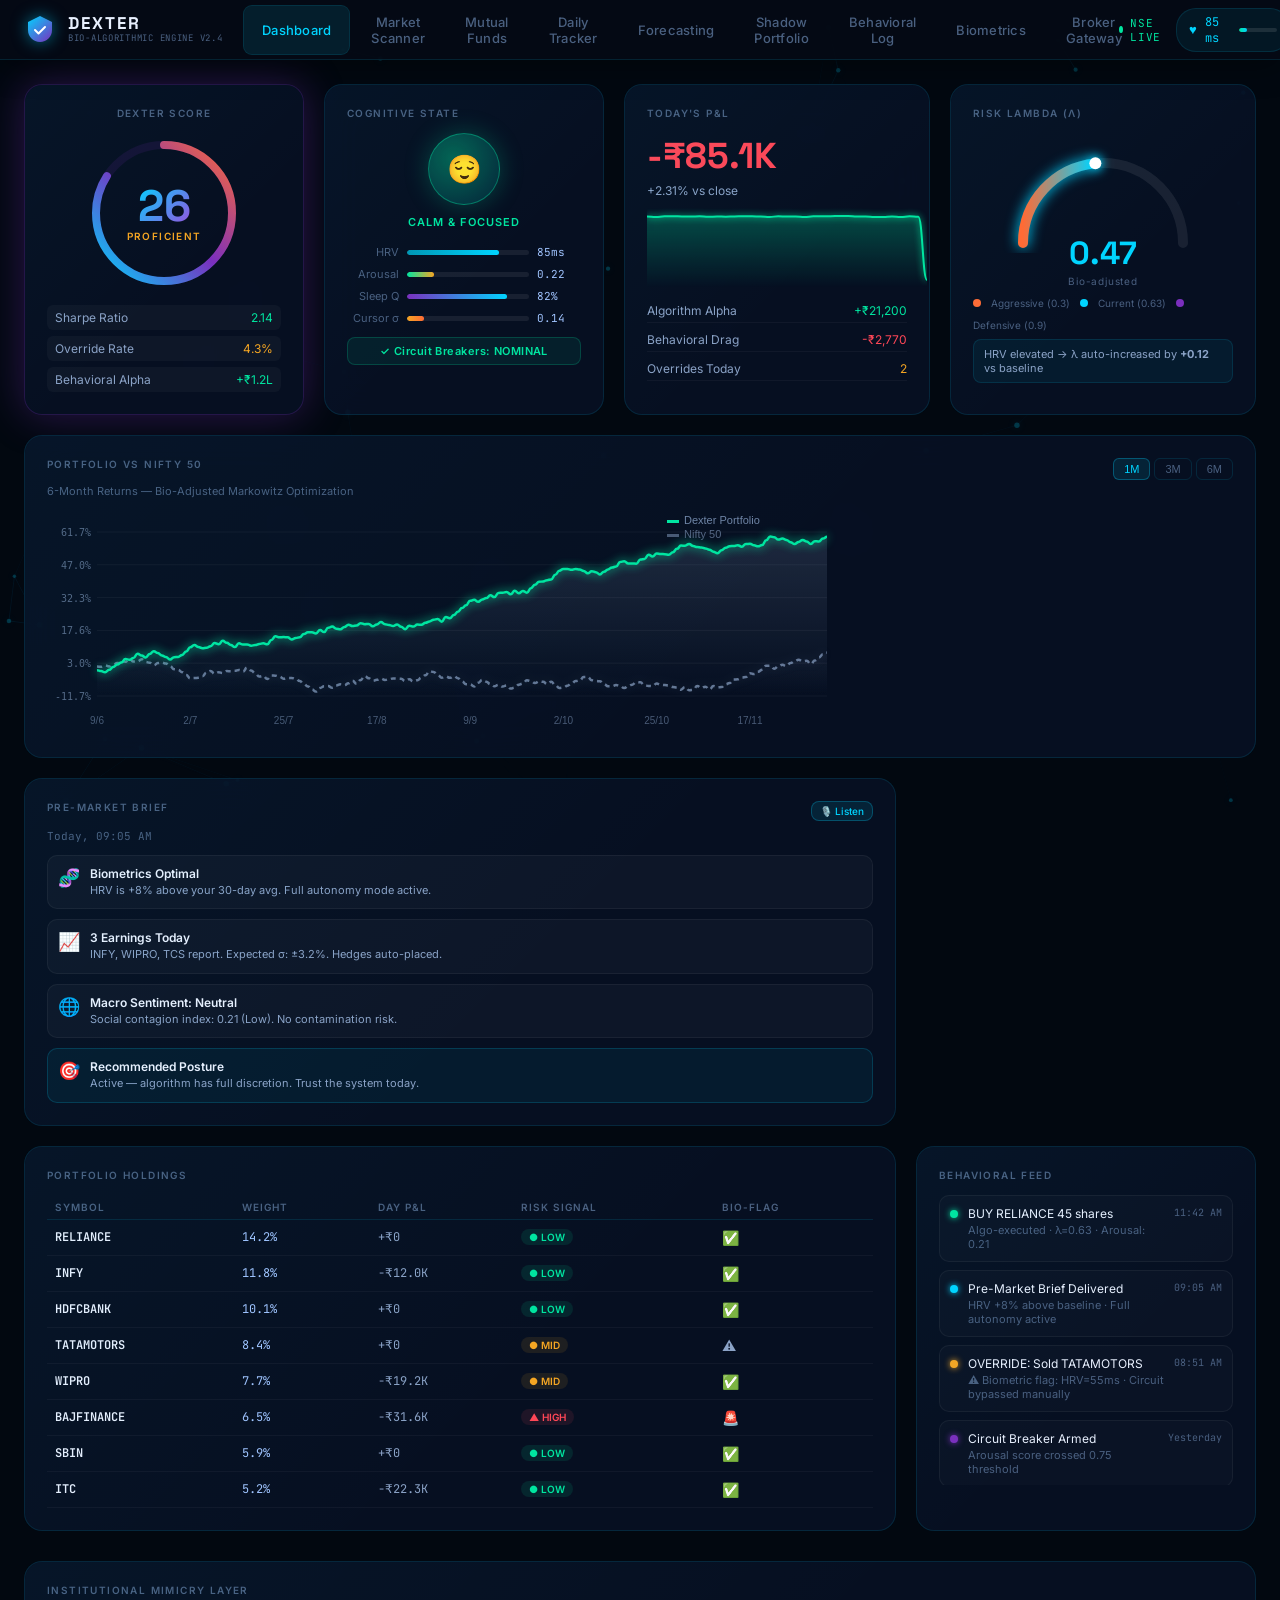
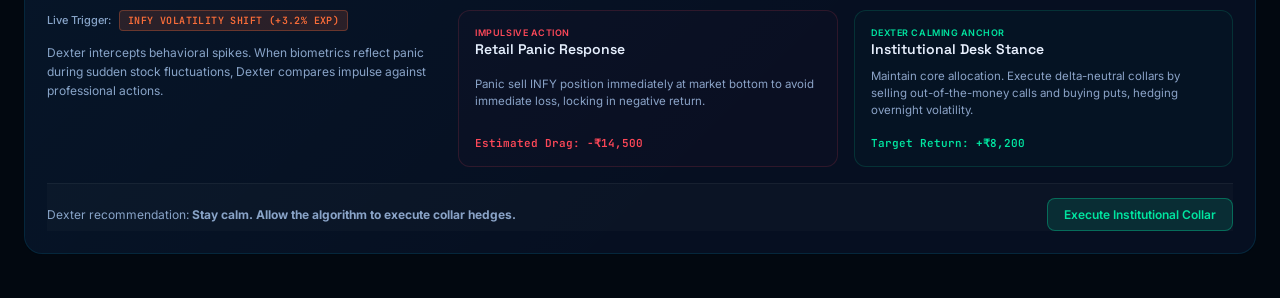
==== index.html @ be3845ac "Add files via upload" ====
<!DOCTYPE html>
<html lang="en">

<head>
  <meta charset="UTF-8" />
  <meta name="viewport" content="width=device-width, initial-scale=1.0" />
  <title>Dexter — Bio-Algorithmic Trading Engine</title>
  <meta name="description"
    content="Dexter is a cognitive firewall between human impulse and capital markets. Bio-algorithmic trading intelligence powered by biometric signal processing and behavioral ML." />
  <link rel="preconnect" href="https://fonts.googleapis.com" />
  <link rel="preconnect" href="https://fonts.gstatic.com" crossorigin />
  <link
    href="https://fonts.googleapis.com/css2?family=Inter:wght@300;400;500;600;700;800&family=JetBrains+Mono:wght@400;500;600&family=Space+Grotesk:wght@400;500;600;700&display=swap"
    rel="stylesheet" />
  <link rel="stylesheet" href="styles.css" />
</head>

<body data-mode="full" data-arousal="low">

  <!-- Animated Background Canvas -->
  <canvas id="neural-canvas"></canvas>

  <!-- Alert Overlay -->
  <div id="circuit-breaker-overlay" class="circuit-overlay hidden">
    <div class="circuit-modal">
      <div class="circuit-icon">🛡️</div>
      <h2>Circuit Breaker Activated</h2>
      <p>Elevated biometric arousal detected. A 60-second reflection period has been initiated to protect your capital.
      </p>
      <div class="countdown-ring">
        <svg viewBox="0 0 100 100" width="100" height="100">
          <circle cx="50" cy="50" r="42" class="ring-bg" />
          <circle cx="50" cy="50" r="42" class="ring-progress" id="countdown-ring-progress" />
        </svg>
        <span class="countdown-number" id="countdown-number">60</span>
      </div>
      <p class="circuit-sub">Breathe. Your algorithm is holding the position.</p>
    </div>
  </div>

  <!-- Pitch Deck Overlay -->
  <div id="pitch-deck-overlay" class="pitch-overlay hidden">
    <div class="pitch-modal">
      <button class="pitch-close-btn" id="pitch-close-btn">&times;</button>
      <div class="pitch-slides">
        <!-- Slide 1 -->
        <div class="pitch-slide active" data-slide="0">
          <span class="slide-num">01 / 04</span>
          <h2>The Problem is Biological</h2>
          <p class="slide-lead">Retail investors don't underperform because they lack data — they underperform because
            the human brain treats portfolio losses as predator threats. Adrenaline and cortisol are not SEC-registered
            advisors.</p>
          <div class="slide-illustration">
            <div class="bio-threat-diagram">
              <div class="threat-node adrenaline">Adrenaline Spike</div>
              <div class="threat-node arrow">&rarr;</div>
              <div class="threat-node cortisol">Cortisol Surge</div>
              <div class="threat-node arrow">&rarr;</div>
              <div class="threat-node decision">Impulsive Trade (Drag)</div>
            </div>
          </div>
        </div>
        <!-- Slide 2 -->
        <div class="pitch-slide" data-slide="1">
          <span class="slide-num">02 / 04</span>
          <h2>Dexter: The Cognitive Firewall</h2>
          <p class="slide-lead">Dexter maps live biometric signals directly to portfolio optimization, increasing risk
            aversion (λ) or locking controls when stress limits are breached.</p>
          <div class="slide-features">
            <div class="slide-feat-card">
              <div class="slide-feat-icon">🧬</div>
              <strong>Multi-modal Fusion</strong>
              <p>HRV + webcam facial micro-expressions + cursor erraticity speed</p>
            </div>
            <div class="slide-feat-card">
              <div class="slide-feat-icon">⚙️</div>
              <strong>Dynamic Risk Tuning</strong>
              <p>Real-time quadratic programming adjusting optimal portfolio frontier weights</p>
            </div>
          </div>
        </div>
        <!-- Slide 3 -->
        <div class="pitch-slide" data-slide="2">
          <span class="slide-num">03 / 04</span>
          <h2>Divergence & Behavioral Drag</h2>
          <p class="slide-lead">Our parallel Shadow Portfolio demonstrates a persistent P&L bleed from human overrides
            compared to clean algorithmic execution.</p>
          <div class="slide-metrics">
            <div class="slide-metric-box">
              <strong>-₹90,700</strong>
              <span>Lost to Emotional Decisions</span>
            </div>
            <div class="slide-metric-box">
              <strong>+4.5%</strong>
              <span>Annual Return Alpha Lift</span>
            </div>
          </div>
        </div>
        <!-- Slide 4 -->
        <div class="pitch-slide" data-slide="3">
          <span class="slide-num">04 / 04</span>
          <h2>The Moat: Behavioral Data</h2>
          <p class="slide-lead">By building your Cognitive Alpha Fingerprint over 12 months, Dexter creates an
            irreplaceable, proprietary stress profile with high switching costs.</p>
          <div class="pitch-moat-footer">
            <h3>Start building your cognitive alpha fingerprint today.</h3>
          </div>
        </div>
      </div>
      <div class="pitch-nav">
        <button class="pitch-nav-btn" id="pitch-prev-btn">&larr; Previous</button>
        <div class="pitch-dots" id="pitch-dots-container"></div>
        <button class="pitch-nav-btn" id="pitch-next-btn">Next &rarr;</button>
      </div>
    </div>
  </div>

  <!-- Top Nav -->
  <nav class="top-nav">
    <div class="nav-brand">
      <div class="brand-logo">
        <svg width="32" height="32" viewBox="0 0 32 32" fill="none">
          <path d="M16 2L28 8V16C28 22.627 22.627 28 16 28C9.373 28 4 22.627 4 16V8L16 2Z" fill="url(#shieldGrad)" />
          <path d="M11 16L14.5 19.5L21 13" stroke="white" stroke-width="2" stroke-linecap="round"
            stroke-linejoin="round" />
          <defs>
            <linearGradient id="shieldGrad" x1="4" y1="2" x2="28" y2="28" gradientUnits="userSpaceOnUse">
              <stop stop-color="#00D4FF" />
              <stop offset="1" stop-color="#7B2FBE" />
            </linearGradient>
          </defs>
        </svg>
      </div>
      <div>
        <span class="brand-name">DEXTER</span>
        <span class="brand-sub">Bio-Algorithmic Engine v2.4</span>
      </div>
    </div>

    <div class="nav-center">
      <button class="nav-tab active" data-tab="dashboard" id="tab-dashboard">Dashboard</button>
      <button class="nav-tab" data-tab="market" id="tab-market">Market Scanner</button>
      <button class="nav-tab" data-tab="mutualfunds" id="tab-mutualfunds">Mutual Funds</button>
      <button class="nav-tab" data-tab="tracker" id="tab-tracker">Daily Tracker</button>
      <button class="nav-tab" data-tab="forecasting" id="tab-forecasting">Forecasting</button>
      <button class="nav-tab" data-tab="shadow" id="tab-shadow">Shadow Portfolio</button>
      <button class="nav-tab" data-tab="behavioral" id="tab-behavioral">Behavioral Log</button>
      <button class="nav-tab" data-tab="biometric" id="tab-biometric">Biometrics</button>
      <button class="nav-tab" data-tab="demat" id="tab-demat">Broker Gateway</button>
    </div>

    <div class="nav-right">
      <div class="market-status">
        <span class="status-dot pulse"></span>
        <span class="status-text">NSE LIVE</span>
      </div>
      <div class="biometric-pill" id="biometric-pill">
        <div class="hrv-icon">♥</div>
        <span id="nav-hrv">72 ms</span>
        <div class="arousal-bar">
          <div class="arousal-fill" id="nav-arousal-fill" style="width:23%"></div>
        </div>
      </div>
      <button class="trigger-btn pitch-deck-btn" id="pitch-deck-btn">📊 Pitch Mode</button>
      <button class="trigger-btn" id="trigger-circuit-breaker-btn">⚡ Test Circuit</button>
    </div>
  </nav>

  <!-- Main Content -->
  <main class="main-content">

    <!-- ======================== DASHBOARD TAB ======================== -->
    <div class="tab-panel active" id="panel-dashboard">

      <!-- Top Row: Dexter Score + Key Metrics -->
      <div class="grid-row top-row">

        <!-- Dexter Score Card -->
        <div class="card dexter-score-card" id="dexter-score-card">
          <div class="card-label">DEXTER SCORE</div>
          <div class="score-display">
            <svg class="score-ring" viewBox="0 0 200 200">
              <defs>
                <linearGradient id="scoreGrad" x1="0%" y1="0%" x2="100%" y2="100%">
                  <stop offset="0%" stop-color="#00D4FF" />
                  <stop offset="50%" stop-color="#7B2FBE" />
                  <stop offset="100%" stop-color="#FF6B35" />
                </linearGradient>
              </defs>
              <circle cx="100" cy="100" r="85" class="score-ring-bg" />
              <circle cx="100" cy="100" r="85" class="score-ring-fill" id="score-ring-fill"
                style="stroke-dashoffset: 95;" />
            </svg>
            <div class="score-center">
              <div class="score-number" id="dexter-score-number">87</div>
              <div class="score-grade">ELITE</div>
            </div>
          </div>
          <div class="score-breakdown">
            <div class="score-item">
              <span class="score-item-label">Sharpe Ratio</span>
              <span class="score-item-val positive">2.14</span>
            </div>
            <div class="score-item">
              <span class="score-item-label">Override Rate</span>
              <span class="score-item-val neutral">4.3%</span>
            </div>
            <div class="score-item">
              <span class="score-item-label">Behavioral Alpha</span>
              <span class="score-item-val positive">+₹1.2L</span>
            </div>
          </div>
        </div>

        <!-- Biometric State -->
        <div class="card biometric-card">
          <div class="card-label">COGNITIVE STATE</div>
          <div class="state-display">
            <div class="state-orb" id="state-orb">
              <div class="orb-inner" id="orb-inner">
                <span class="orb-emoji" id="state-emoji">😌</span>
              </div>
              <div class="orb-rings"></div>
            </div>
            <div class="state-label" id="state-label">CALM & FOCUSED</div>
          </div>
          <div class="biometric-gauges">
            <div class="gauge-row">
              <span class="gauge-label">HRV</span>
              <div class="gauge-track">
                <div class="gauge-fill hrv-fill" id="hrv-gauge" style="width:68%"></div>
              </div>
              <span class="gauge-val" id="hrv-val">72ms</span>
            </div>
            <div class="gauge-row">
              <span class="gauge-label">Arousal</span>
              <div class="gauge-track">
                <div class="gauge-fill arousal-fill-gauge" id="arousal-gauge" style="width:23%"></div>
              </div>
              <span class="gauge-val" id="arousal-val">0.23</span>
            </div>
            <div class="gauge-row">
              <span class="gauge-label">Sleep Q</span>
              <div class="gauge-track">
                <div class="gauge-fill sleep-fill" id="sleep-gauge" style="width:82%"></div>
              </div>
              <span class="gauge-val" id="sleep-val">82%</span>
            </div>
            <div class="gauge-row">
              <span class="gauge-label">Cursor σ</span>
              <div class="gauge-track">
                <div class="gauge-fill cursor-fill" id="cursor-gauge" style="width:15%"></div>
              </div>
              <span class="gauge-val" id="cursor-val">0.15</span>
            </div>
          </div>
          <div class="circuit-status calm" id="circuit-status-badge">
            ✓ Circuit Breakers: NOMINAL
          </div>
        </div>

        <!-- Live P&L -->
        <div class="card pnl-card">
          <div class="card-label">TODAY'S P&L</div>
          <div class="pnl-number positive" id="pnl-main">+₹18,430</div>
          <div class="pnl-sub">+2.31% vs close</div>
          <canvas id="pnl-sparkline" width="280" height="80"></canvas>
          <div class="pnl-breakdown">
            <div class="pnl-row">
              <span>Algorithm Alpha</span>
              <span class="positive">+₹21,200</span>
            </div>
            <div class="pnl-row">
              <span>Behavioral Drag</span>
              <span class="negative">-₹2,770</span>
            </div>
            <div class="pnl-row">
              <span>Overrides Today</span>
              <span class="neutral">2</span>
            </div>
          </div>
        </div>

        <!-- Risk Lambda -->
        <div class="card lambda-card">
          <div class="card-label">RISK LAMBDA (λ)</div>
          <div class="lambda-display">
            <div class="lambda-arc-wrap">
              <canvas id="lambda-arc" width="200" height="120"></canvas>
              <div class="lambda-val" id="lambda-val">0.63</div>
              <div class="lambda-label-bio">Bio-adjusted</div>
            </div>
          </div>
          <div class="lambda-legend">
            <span class="legend-dot aggressive"></span><span>Aggressive (0.3)</span>
            <span class="legend-dot current"></span><span>Current (0.63)</span>
            <span class="legend-dot conservative"></span><span>Defensive (0.9)</span>
          </div>
          <div class="lambda-insight">HRV elevated → λ auto-increased by <strong>+0.12</strong> vs baseline</div>
        </div>

      </div>

      <!-- Second Row: Charts -->
      <div class="grid-row mid-row">

        <!-- Portfolio Performance Chart -->
        <div class="card chart-card wide">
          <div class="card-header">
            <div>
              <div class="card-label">PORTFOLIO vs NIFTY 50</div>
              <div class="card-sub">6-Month Returns — Bio-Adjusted Markowitz Optimization</div>
            </div>
            <div class="chart-tabs">
              <button class="chart-tab active" data-range="1M">1M</button>
              <button class="chart-tab" data-range="3M">3M</button>
              <button class="chart-tab" data-range="6M">6M</button>
            </div>
          </div>
          <canvas id="performance-chart" width="800" height="220"></canvas>
        </div>

        <!-- Pre-Market Brief -->
        <div class="card brief-card">
          <div class="card-header" style="margin-bottom: 8px;">
            <div class="card-label" style="margin-bottom: 0;">PRE-MARKET BRIEF</div>
            <button class="trigger-btn audio-brief-btn" id="audio-brief-btn" title="Speak brief report">🎙️
              Listen</button>
          </div>
          <div class="brief-time">Today, 09:05 AM</div>
          <div class="brief-content">
            <div class="brief-item" id="brief-hrv-status">
              <div class="brief-icon">🧬</div>
              <div>
                <strong>Biometrics Optimal</strong>
                <p>HRV is +8% above your 30-day avg. Full autonomy mode active.</p>
              </div>
            </div>
            <div class="brief-item">
              <div class="brief-icon">📈</div>
              <div>
                <strong>3 Earnings Today</strong>
                <p>INFY, WIPRO, TCS report. Expected σ: ±3.2%. Hedges auto-placed.</p>
              </div>
            </div>
            <div class="brief-item">
              <div class="brief-icon">🌐</div>
              <div>
                <strong>Macro Sentiment: Neutral</strong>
                <p>Social contagion index: 0.21 (Low). No contamination risk.</p>
              </div>
            </div>
            <div class="brief-item recommended">
              <div class="brief-icon">🎯</div>
              <div>
                <strong>Recommended Posture</strong>
                <p>Active — algorithm has full discretion. Trust the system today.</p>
              </div>
            </div>
          </div>
        </div>

      </div>

      <!-- Third Row: Holdings + Activity -->
      <div class="grid-row bottom-row">

        <!-- Holdings Table -->
        <div class="card holdings-card">
          <div class="card-label">PORTFOLIO HOLDINGS</div>
          <table class="holdings-table">
            <thead>
              <tr>
                <th>Symbol</th>
                <th>Weight</th>
                <th>Day P&L</th>
                <th>Risk Signal</th>
                <th>Bio-Flag</th>
              </tr>
            </thead>
            <tbody id="holdings-tbody">
              <!-- JS populated -->
            </tbody>
          </table>
        </div>

        <!-- Recent Activity Feed -->
        <div class="card activity-card">
          <div class="card-label">BEHAVIORAL FEED</div>
          <div class="activity-feed" id="activity-feed">
            <!-- JS populated -->
          </div>
        </div>

      </div>

      <!-- Fourth Row: Institutional Mimicry -->
      <div class="grid-row" style="margin-top: 4px;">
        <div class="card mimicry-card wide" style="grid-column: span 3;">
          <div class="card-label">Institutional Mimicry Layer</div>
          <div class="mimicry-content">
            <div class="mimicry-grid">
              <div class="mimicry-column">
                <div class="mimicry-status-bar">
                  <span class="mimicry-status-title">Live Trigger:</span>
                  <span class="mimicry-trigger-badge" id="mimicry-trigger-badge">INFY VOLATILITY SHIFT (+3.2%
                    EXP)</span>
                </div>
                <div class="mimicry-narrative">
                  <p>Dexter intercepts behavioral spikes. When biometrics reflect panic during sudden stock fluctuations,
                    Dexter compares impulse against professional actions.</p>
                </div>
              </div>
              <div class="mimicry-comparison">
                <div class="mimicry-pane retail">
                  <div class="pane-header">
                    <span class="pane-tag">Impulsive Action</span>
                    <h4>Retail Panic Response</h4>
                  </div>
                  <p>Panic sell INFY position immediately at market bottom to avoid immediate loss, locking in negative
                    return.</p>
                  <div class="pane-footer">
                    <span class="drag-cost">Estimated Drag: -₹14,500</span>
                  </div>
                </div>
                <div class="mimicry-pane institutional">
                  <div class="pane-header">
                    <span class="pane-tag calm">Dexter Calming Anchor</span>
                    <h4>Institutional Desk Stance</h4>
                  </div>
                  <p>Maintain core allocation. Execute delta-neutral collars by selling out-of-the-money calls and
                    buying puts, hedging overnight volatility.</p>
                  <div class="pane-footer">
                    <span class="alpha-gain">Target Return: +₹8,200</span>
                  </div>
                </div>
              </div>
            </div>
            <div class="mimicry-action-bar">
              <span class="mimicry-advice">Dexter recommendation: <strong>Stay calm. Allow the algorithm to execute
                  collar hedges.</strong></span>
              <button class="action-btn mimicry-exec-btn" id="mimicry-exec-btn">Execute Institutional Collar</button>
            </div>
          </div>
        </div>
      </div>

    </div>

    <!-- ======================== SHADOW PORTFOLIO TAB ======================== -->
    <div class="tab-panel" id="panel-shadow">
      <div class="panel-header">
        <h2>Shadow Portfolio — The Cost of Human Override</h2>
        <p>Your actual portfolio vs. pure algorithmic execution. Every divergence is behavioral drag.</p>
      </div>
      <div class="grid-row">
        <div class="card stat-card">
          <div class="stat-label">Algorithm Portfolio</div>
          <div class="stat-val positive">+₹4,82,300</div>
          <div class="stat-sub">12-Month Return: +24.1%</div>
        </div>
        <div class="card stat-card">
          <div class="stat-label">Your Actual Portfolio</div>
          <div class="stat-val neutral">+₹3,91,600</div>
          <div class="stat-sub">12-Month Return: +19.6%</div>
        </div>
        <div class="card stat-card highlight-bad">
          <div class="stat-label">Behavioral Drag</div>
          <div class="stat-val negative">-₹90,700</div>
          <div class="stat-sub">Lost to emotional decisions</div>
        </div>
        <div class="card stat-card">
          <div class="stat-label">Social Contagion Score</div>
          <div class="stat-val neutral">0.34</div>
          <div class="stat-sub">31% trades post-viral event</div>
        </div>
      </div>
      <div class="card chart-card" style="margin-top:24px">
        <div class="card-label">SHADOW vs ACTUAL — 12 MONTH CUMULATIVE RETURN</div>
        <canvas id="shadow-chart" width="900" height="260"></canvas>
      </div>
      <div class="grid-row" style="margin-top:24px">
        <div class="card override-card">
          <div class="card-label">OVERRIDE AUTOPSY</div>
          <div class="override-list" id="override-list">
            <!-- JS populated -->
          </div>
        </div>
        <div class="card contamination-card">
          <div class="card-label">SOCIAL CONTAGION TIMELINE</div>
          <canvas id="contagion-chart" width="400" height="240"></canvas>
        </div>
      </div>
    </div>

    <!-- ======================== BEHAVIORAL LOG TAB ======================== -->
    <div class="tab-panel" id="panel-behavioral">
      <div class="panel-header">
        <h2>Cognitive Alpha Fingerprint</h2>
        <p>Your personal risk psychology profile — built from 12 months of biometric-correlated trade data.</p>
      </div>
      <div class="grid-row">
        <div class="card wide chart-card">
          <div class="card-label">BAD TRADE PROBABILITY BY HOUR & DAY</div>
          <canvas id="heatmap-canvas" width="700" height="240"></canvas>
        </div>
        <div class="card">
          <div class="card-label">TOP RISK CONDITIONS</div>
          <div class="risk-conditions" id="risk-conditions">
            <!-- JS populated -->
          </div>
        </div>
      </div>
      <div class="grid-row" style="margin-top:24px">
        <div class="card chart-card">
          <div class="card-label">FEATURE IMPORTANCE — BAD TRADE PREDICTOR</div>
          <canvas id="feature-chart" width="500" height="260"></canvas>
        </div>
        <div class="card chart-card">
          <div class="card-label">BEHAVIORAL ALPHA IMPROVEMENT OVER TIME</div>
          <canvas id="alpha-improvement-chart" width="500" height="260"></canvas>
        </div>
      </div>
    </div>

    <!-- ======================== BIOMETRICS TAB ======================== -->
    <div class="tab-panel" id="panel-biometric">
      <div class="panel-header">
        <h2>Biometric Signal Processing</h2>
        <p>Real-time multi-modal physiological data fusion driving your λ (risk aversion) parameter.</p>
      </div>
      <div class="grid-row">
        <div class="card wide chart-card">
          <div class="card-label">HRV TIME SERIES — TODAY</div>
          <canvas id="hrv-chart" width="700" height="200"></canvas>
        </div>
        <div class="card">
          <div class="card-label">SIGNAL SOURCES</div>
          <div class="signal-sources">
            <div class="source-item connected">
              <span class="source-icon">⌚</span>
              <div>
                <strong>Apple Watch Ultra</strong>
                <p>HRV · Heart Rate · Activity</p>
                <span class="conn-badge">CONNECTED</span>
              </div>
            </div>
            <div class="source-item connected">
              <span class="source-icon">📹</span>
              <div>
                <strong>MediaPipe Face Mesh</strong>
                <p>Micro-expressions · Brow tension</p>
                <span class="conn-badge">ACTIVE</span>
              </div>
            </div>
            <div class="source-item partial">
              <span class="source-icon">🖱️</span>
              <div>
                <strong>Cursor Erraticity</strong>
                <p>Velocity CoV · Click patterns</p>
                <span class="conn-badge partial-badge">MONITORING</span>
              </div>
            </div>
            <div class="source-item disconnected">
              <span class="source-icon">💍</span>
              <div>
                <strong>Whoop Band</strong>
                <p>Recovery · Strain · Sleep</p>
                <span class="conn-badge disconnected-badge">OFFLINE</span>
              </div>
            </div>
          </div>
        </div>
      </div>
      <div class="grid-row" style="margin-top:24px">
        <div class="card chart-card">
          <div class="card-label">AROUSAL SCORE DISTRIBUTION</div>
          <canvas id="arousal-dist-chart" width="460" height="220"></canvas>
        </div>
        <div class="card chart-card">
          <div class="card-label">λ ADJUSTMENT HISTORY (30 DAYS)</div>
          <canvas id="lambda-history-chart" width="460" height="220"></canvas>
        </div>
        <div class="card">
          <div class="card-label">30-DAY HRV BASELINE</div>
          <div class="baseline-stats">
            <div class="base-stat"><span>Mean HRV</span><strong>68.4 ms</strong></div>
            <div class="base-stat"><span>Std Dev</span><strong>±6.2 ms</strong></div>
            <div class="base-stat"><span>Today's Z-Score</span><strong class="positive">+0.58 σ</strong></div>
            <div class="base-stat"><span>Sleep Quality (avg)</span><strong>76%</strong></div>
            <div class="base-stat"><span>Stress Threshold</span><strong>0.75</strong></div>
            <div class="base-stat"><span>Circuit Breakers Fired</span><strong>3 this month</strong></div>
          </div>
          <div class="cognitive-discount">
            <div class="cd-label">Cognitive Discount Factor</div>
            <div class="cd-value" id="cd-value">1.00x</div>
            <div class="cd-sub">Sleep quality above threshold — no discount applied</div>
          </div>
        </div>
      </div>

      <!-- Biometric Backtester Card -->
      <div class="grid-row" style="margin-top: 24px;">
        <div class="card wide backtester-card" style="grid-column: span 3;">
          <div class="card-header">
            <div>
              <div class="card-label">BIOMETRIC BACKTESTER</div>
              <div class="card-sub">Replay historical trades against stress logs and calculate emotional drag.</div>
            </div>
            <div class="backtester-controls">
              <button class="trigger-btn" id="bt-load-btn"
                style="background: rgba(0, 212, 255, 0.1); border-color: rgba(0, 212, 255, 0.25);">📂 Load
                Trades</button>
              <button class="trigger-btn" id="bt-run-btn"
                style="background: rgba(0, 229, 160, 0.1); border-color: rgba(0, 229, 160, 0.25);" disabled>▶ Run
                Replay</button>
              <button class="trigger-btn" id="bt-reset-btn"
                style="background: rgba(255, 71, 87, 0.1); border-color: rgba(255, 71, 87, 0.25);" disabled>🔄
                Reset</button>
            </div>
          </div>
          <div class="backtester-workspace">
            <div class="backtester-left">
              <div class="progress-bar-container">
                <div class="progress-bar-fill" id="bt-progress-fill"></div>
              </div>
              <canvas id="backtest-canvas" width="700" height="200"></canvas>
            </div>
            <div class="backtester-right">
              <div class="bt-stat-grid">
                <div class="bt-stat">
                  <span class="bt-stat-lbl">Simulated Trades</span>
                  <strong id="bt-trades-count">0</strong>
                </div>
                <div class="bt-stat">
                  <span class="bt-stat-lbl">Stress Overlap</span>
                  <strong id="bt-stress-overlap">0%</strong>
                </div>
                <div class="bt-stat">
                  <span class="bt-stat-lbl">Saved by Circuit</span>
                  <strong class="positive" id="bt-saved-capital">₹0</strong>
                </div>
                <div class="bt-stat">
                  <span class="bt-stat-lbl">Cognitive Alpha</span>
                  <strong class="positive" id="bt-cog-alpha">0.0%</strong>
                </div>
              </div>
              <div class="bt-log" id="bt-log-feed">
                <div class="bt-log-placeholder">Click 'Load Trades' to initialize simulation...</div>
              </div>
            </div>
          </div>
        </div>
      </div>

    </div>

    <!-- ======================== MARKET SCANNER TAB ======================== -->
    <div class="tab-panel" id="panel-market">
      <div class="panel-header">
        <h2>Market Intelligence Scanner</h2>
        <p>Real-time constituent monitoring across Nifty 50 and Sensex listings, tracked watches, and leading ETFs.</p>
      </div>

      <!-- Market Indices & Crisis Simulator Bar -->
      <div class="indices-container-row">
        <!-- Live Indices Cards -->
        <div class="indices-ticker-bar">
          <div class="index-card" id="nifty-card">
            <div class="idx-left">
              <div class="idx-name">NIFTY 50 (NSE Index)</div>
              <div class="idx-status" id="nifty-status-tag">LIVE UPDATING</div>
            </div>
            <div class="idx-metrics">
              <span class="idx-val" id="nifty-index-val">23,290.15</span>
              <span class="idx-chg positive" id="nifty-index-chg">+0.85%</span>
            </div>
          </div>
          <div class="index-card" id="sensex-card">
            <div class="idx-left">
              <div class="idx-name">SENSEX (BSE Index)</div>
              <div class="idx-status" id="sensex-status-tag">LIVE UPDATING</div>
            </div>
            <div class="idx-metrics">
              <span class="idx-val" id="sensex-index-val">76,432.50</span>
              <span class="idx-chg positive" id="sensex-index-chg">+0.72%</span>
            </div>
          </div>
          <div class="index-card" id="nifty500-card">
            <div class="idx-left">
              <div class="idx-name">NIFTY 500 (NSE)</div>
              <div class="idx-status" id="nifty500-status-tag" style="color: var(--cyan)">P/E: 22.29 | FFM Cap: ₹193.94L Cr</div>
            </div>
            <div class="idx-metrics">
              <span class="idx-val" id="nifty500-index-val">22,465.35</span>
              <span class="idx-chg negative" id="nifty500-index-chg">-0.14%</span>
            </div>
          </div>
        </div>

        <!-- Crisis Simulation Deck -->
        <div class="crisis-control-deck">
          <div class="crisis-deck-label">Crisis Simulation Panel</div>
          <div class="regime-buttons">
            <button class="regime-btn active" id="regime-nominal" onclick="setMarketRegime('nominal')"
              title="Restore default live Yahoo Finance pricing feed">
              <span class="btn-dot nominal"></span> Nominal (Live)
            </button>
            <button class="regime-btn" id="regime-gapdown" onclick="setMarketRegime('gapdown')"
              title="Simulate pre-market -3.2% opening gap-down">
              <span class="btn-dot gapdown"></span> Gap Down
            </button>
            <button class="regime-btn" id="regime-crash" onclick="setMarketRegime('crash')"
              title="Simulate instant -5.5% flash crash and biometric panic lock">
              <span class="btn-dot crash"></span> Flash Crash
            </button>
            <button class="regime-btn" id="regime-hedge" onclick="setMarketRegime('hedge')"
              title="Toggle Delta Puts hedging mode (posture mitigation)">
              <span class="btn-dot hedge"></span> Delta Puts
            </button>
          </div>
        </div>
      </div>

      <div class="market-workspace">
        <!-- Left Column: Nifty & Sensex Directory -->
        <div class="card market-directory-card">
          <div class="directory-header">
            <div>
              <div class="card-label" style="margin-bottom: 2px;">Market Indices Directory</div>
              <span id="market-source-badge"
                style="font-size: 10px; color: var(--text-dim); font-family: var(--font-mono);">Source:
                Connecting...</span>
            </div>
            <div class="dir-controls">
              <input type="text" id="market-search" placeholder="🔍 Search stock symbol..." />
              <div class="index-filter-btns">
                <button class="filter-btn active" data-index="ALL">ALL</button>
                <button class="filter-btn" data-index="NIFTY">Nifty 50</button>
                <button class="filter-btn" data-index="SENSEX">Sensex</button>
              </div>
            </div>
          </div>
          <div class="table-wrap">
            <table class="market-table">
              <thead>
                <tr>
                  <th>Symbol</th>
                  <th>Company</th>
                  <th>Index</th>
                  <th>Live Price</th>
                  <th>Day Chg</th>
                  <th>Bid/Ask Spread</th>
                  <th>Bio-Status</th>
                  <th>Watch</th>
                </tr>
              </thead>
              <tbody id="market-tbody">
                <!-- JS populated -->
              </tbody>
            </table>
          </div>
        </div>

        <!-- Right Columns -->
        <div class="market-side-columns">
          <!-- Top: My Watchlist -->
          <div class="card watchlist-card">
            <div class="card-label">My Watchlist (Tracked Tickers)</div>
            <div class="watchlist-list" id="watchlist-list">
              <!-- JS populated -->
            </div>
          </div>

          <!-- Bottom: Top Performing Stocks & ETFs -->
          <div class="card top-performers-card">
            <div class="card-label">Market Movers (Best & Worst)</div>
            <div class="performers-list" id="performers-list">
              <!-- JS populated -->
            </div>
          </div>
        </div>
      </div>
    </div>

    <!-- ======================== BROKER GATEWAY TAB ======================== -->
    <div class="tab-panel" id="panel-demat">
      <div class="panel-header">
        <h2>Broker Gateway Connection</h2>
        <p>Establish a secure API link to your Demat account. Dexter filters outgoing trades through the cognitive
          firewall.</p>
      </div>

      <div class="gateway-workspace">
        <div class="gateway-left">
          <!-- Connection form -->
          <div class="card connection-settings-card">
            <div class="card-label">API Configuration</div>
            <div class="connection-status-banner disconnected" id="gateway-status-banner">
              <span class="status-indicator-dot"></span>
              <span class="status-indicator-text" id="gateway-status-text">GATEWAY STATUS: DISCONNECTED</span>
            </div>
            <div class="form-grid">
              <div class="form-group">
                <label>Preferred Broker</label>
                <select id="broker-select">
                  <option value="zerodha">Zerodha Kite Connect</option>
                  <option value="angel">Angel One SmartAPI</option>
                  <option value="upstox">Upstox Developer</option>
                </select>
              </div>
              <div class="form-group">
                <label>Client ID / User ID</label>
                <input type="text" id="broker-client-id" placeholder="e.g. AB1234" value="ABHIN99" />
              </div>
              <div class="form-group">
                <label>API Key</label>
                <input type="password" id="broker-api-key" placeholder="Enter API Key" value="••••••••••••••••" />
              </div>
              <div class="form-group">
                <label>API Secret / Token</label>
                <input type="password" id="broker-api-secret" placeholder="Enter API Secret" value="••••••••••••••••" />
              </div>
              <div class="form-group">
                <label>TOTP Secret / Authenticator PIN</label>
                <input type="password" id="broker-totp" placeholder="Enter 6-digit TOTP key" value="123456" />
              </div>
            </div>
            <button class="trigger-btn connect-btn" id="connect-broker-btn"
              style="width: 100%; padding: 12px; margin-top: 16px; font-size: 13px; font-weight: 600;">Validate & Link
              Demat Account</button>
          </div>

          <!-- Margin panel -->
          <div class="card margin-panel-card">
            <div class="card-label">Live Broker Account Margins</div>
            <div class="margin-grid">
              <div class="margin-stat">
                <span>Free Capital Margin</span>
                <strong id="margin-free-capital">₹5,00,000</strong>
              </div>
              <div class="margin-stat">
                <span>Collateral Value</span>
                <strong id="margin-collateral">₹3,20,000</strong>
              </div>
              <div class="margin-stat">
                <span>Available Margin</span>
                <strong id="margin-available" class="positive">₹8,20,000</strong>
              </div>
              <div class="margin-stat">
                <span>Used Margin Today</span>
                <strong id="margin-used" class="neutral">₹0</strong>
              </div>
            </div>
          </div>
        </div>

        <div class="gateway-right">
          <!-- Bio Guard Switch -->
          <div class="card bioguard-card">
            <div class="card-header" style="margin-bottom: 0;">
              <div>
                <div class="card-label" style="margin-bottom: 4px;">DEXTER BIOMETRIC GUARD</div>
                <div class="card-sub">Intercept trades at gateway level if stress levels breach thresholds.</div>
              </div>
              <label class="switch-toggle">
                <input type="checkbox" id="bioguard-toggle" checked>
                <span class="slider-toggle-btn"></span>
              </label>
            </div>
            <div class="bioguard-status-box active" id="bioguard-status-box">
              <span class="bioguard-status-dot"></span>
              <span class="bioguard-status-lbl" id="bioguard-status-lbl">BIO-GUARD SHIELD: ACTIVE & ARMED</span>
            </div>
          </div>

          <!-- Webhook instructions -->
          <div class="card webhook-card">
            <div class="card-label">Secure Webhook API endpoint</div>
            <p style="font-size: 11.5px; color: var(--text-secondary); line-height: 1.5; margin-bottom: 12px;">Route
              trades from external algorithms (TradingView, Python client, PineScript) directly through this Dexter
              instance:</p>
            <div class="webhook-url-box" id="webhook-url-box">
              <span id="webhook-url-text">https://api.dexter-engine.local/v1/trade/webhook?token=8a3f721b</span>
              <button id="copy-webhook-btn"
                style="background:transparent; border:none; cursor:pointer; color:var(--cyan)">📋</button>
            </div>
          </div>

          <!-- Live API log console -->
          <div class="card console-card">
            <div class="card-header" style="margin-bottom: 8px;">
              <div class="card-label" style="margin-bottom: 0;">Broker API Gateway Console</div>
              <button class="trigger-btn console-clear-btn" id="console-clear-btn"
                style="padding: 2px 8px; font-size: 9px;">Clear Console</button>
            </div>
            <div class="terminal-body" id="broker-terminal">
              <!-- Logs populated -->
              <div class="term-entry">[GATEWAY] API gateway terminal listening on port 8080. Wait for authentication...
              </div>
            </div>
          </div>
        </div>
      </div>
    </div>    <!-- ======================== MUTUAL FUNDS TAB ======================== -->
    <div class="tab-panel" id="panel-mutualfunds">
      <h2>Top 10 Mutual Funds Screener</h2>
      <div style="display: flex; gap: 20px; margin-top: 15px; height: 600px;">
        
        <!-- Sidebar Tree -->
        <div class="card" style="flex: 0 0 300px; overflow-y: auto; padding: 15px; border-right: 1px solid var(--border);">
          <div class="card-label">CATEGORIES</div>
          <ul id="mf-category-list" style="list-style: none; padding-left: 0; margin-top: 10px; font-size: 14px; line-height: 2.2;">
            <!-- Populated via JS -->
          </ul>
        </div>

        <!-- Main Content Table -->
        <div class="card" style="flex: 1; display: flex; flex-direction: column;">
          <div class="card-label" id="mf-table-title" style="margin-bottom: 15px; color: var(--purple); font-size: 1.1em;">Select a Category</div>
          <div style="overflow-y: auto; flex: 1;">
            <table class="market-table" style="width: 100%;">
              <thead>
                <tr>
                  <th>FUND NAME</th>
                  <th>RATING</th>
                  <th>NAV (₹)</th>
                  <th>3Y RETURN</th>
                </tr>
              </thead>
              <tbody id="mf-tbody">
                <!-- Populated via JS -->
              </tbody>
            </table>
          </div>
        </div>
      </div>
    </div>

    <!-- ======================== FORECASTING TAB ======================== -->
    <div class="tab-panel" id="panel-forecasting">
      <div class="panel-header">
        <h2>Stochastic Growth Forecasting & Prediction</h2>
        <p>Estimated growth trajectories using mathematical models (GBM, Mean Reversion, Monte Carlo).</p>
      </div>

      <div class="card" style="background: rgba(255, 71, 87, 0.05); border-left: 4px solid var(--pink); padding: 16px; margin-bottom: 24px;">
        <h4 style="color: var(--pink); margin: 0 0 8px 0;">⚠️ DISCLAIMER</h4>
        <p style="color: var(--text-dim); margin: 0; font-size: 13px;">These predictions are based strictly on mathematical stochastic models (GBM/Monte Carlo/OU). They do not account for black-swan events, fundamental shifts, or behavioral contamination. Follow them under your own discretion.</p>
      </div>

      <div class="grid-row">
        <!-- Main Projection Canvas -->
        <div class="card wide chart-card" style="grid-column: span 3;">
          <div class="card-header">
            <div>
              <div class="card-label">Monte Carlo Stochastic Projections (1-Year)</div>
              <div class="card-sub">Simulating 50 potential price paths using Geometric Brownian Motion</div>
            </div>
            <div class="chart-tabs">
              <button class="trigger-btn" id="run-monte-carlo-btn" style="background: rgba(0, 212, 255, 0.1); border-color: rgba(0, 212, 255, 0.25);">▶ Run Simulation</button>
            </div>
          </div>
          <canvas id="forecasting-canvas" width="900" height="300"></canvas>
          <div class="forecasting-stats" style="display: flex; gap: 24px; margin-top: 16px; padding-top: 16px; border-top: 1px solid var(--border);">
            <div class="base-stat"><span>Expected Value (μ)</span><strong class="positive" id="fc-ev">--</strong></div>
            <div class="base-stat"><span>95% Confidence Upper</span><strong class="positive" id="fc-p95">--</strong></div>
            <div class="base-stat"><span>5% Confidence Lower</span><strong class="negative" id="fc-p5">--</strong></div>
            <div class="base-stat"><span>Volatility (σ)</span><strong class="neutral" id="fc-vol">18.5%</strong></div>
          </div>
        </div>
      </div>
    </div>
    <!-- ======================== DAILY TRACKER TAB ======================== -->
    <div class="tab-panel" id="panel-tracker">
      <h2>Daily Tracker Module</h2>
      <div class="grid-row">
        <!-- Add Asset Form -->
        <div class="card" style="flex: 1;">
          <div class="card-label">ADD ASSET</div>
          <div style="display: flex; gap: 10px; align-items: center; margin-top: 15px;">
            <input type="text" id="tracker-ticker" placeholder="Ticker (e.g., RELIANCE.NS)" style="flex: 1; padding: 8px; border-radius: 4px; border: 1px solid var(--border); background: var(--bg-dark); color: white;">
            <select id="tracker-type" style="padding: 8px; border-radius: 4px; border: 1px solid var(--border); background: var(--bg-dark); color: white;">
              <option value="STOCK">Stock</option>
              <option value="MF">Mutual Fund</option>
            </select>
            <button id="tracker-add-btn" style="padding: 8px 16px; border-radius: 4px; background: var(--purple); color: white; border: none; cursor: pointer;">Add to Tracker</button>
          </div>
        </div>
        <!-- Snapshot Controls -->
        <div class="card" style="flex: 1; display: flex; align-items: center; justify-content: center;">
          <button id="tracker-snapshot-btn" style="padding: 12px 24px; border-radius: 8px; background: var(--amber); color: #0a0a0f; border: none; font-weight: bold; cursor: pointer; display: flex; gap: 8px; align-items: center;">
            <span style="font-size: 1.2em;">📸</span> Save Daily Snapshot
          </button>
        </div>
      </div>
      
      <!-- Tracked Assets Table -->
      <div class="card" style="margin-top: 20px;">
        <div class="card-label">TRACKED ASSETS</div>
        <table class="market-table" style="margin-top: 15px; width: 100%;">
          <thead>
            <tr>
              <th>SYMBOL</th>
              <th>TYPE</th>
              <th>LIVE PRICE</th>
              <th>DAY CHANGE</th>
              <th>SPARKLINE (7D)</th>
              <th>ACTIONS</th>
            </tr>
          </thead>
          <tbody id="tracker-tbody">
            <!-- Populated via JS -->
          </tbody>
        </table>
      </div>
    </div>

  </main>

  <script src="funds_db.js"></script>
  <script src="app.js"></script>
</body>

</html>
---- styles.css ----
/* ============================================================
   DEXTER — Bio-Algorithmic Trading Engine
   Design System & Full Stylesheet
   ============================================================ */

@import url('https://fonts.googleapis.com/css2?family=Inter:wght@300;400;500;600;700;800&family=JetBrains+Mono:wght@400;500;600&family=Space+Grotesk:wght@400;500;600;700&display=swap');

/* ---------- CSS Custom Properties ---------- */
:root {
  /* Palette */
  --bg-void:        #020810;
  --bg-deep:        #050D1A;
  --bg-card:        rgba(8, 18, 38, 0.82);
  --bg-card-hover:  rgba(10, 24, 50, 0.92);
  --bg-glass:       rgba(15, 30, 65, 0.55);

  --cyan:     #00D4FF;
  --cyan-dim: #0096B4;
  --violet:   #7B2FBE;
  --violet-l: #9B4FDE;
  --amber:    #F5A623;
  --green:    #00E5A0;
  --green-d:  #00A873;
  --red:      #FF4757;
  --red-dim:  #C0303E;
  --orange:   #FF6B35;

  --text-primary:   #E8F0FE;
  --text-secondary: #8BA3C7;
  --text-dim:       #4A6080;
  --text-mono:      #A0C4FF;

  --border:     rgba(0, 212, 255, 0.12);
  --border-mid: rgba(0, 212, 255, 0.22);
  --glow-cyan:  0 0 24px rgba(0, 212, 255, 0.18), 0 0 60px rgba(0, 212, 255, 0.06);
  --glow-score: 0 0 40px rgba(123, 47, 190, 0.35);

  /* Typography */
  --font-ui:   'Inter', sans-serif;
  --font-head: 'Space Grotesk', sans-serif;
  --font-mono: 'JetBrains Mono', monospace;

  /* Timing */
  --ease-out: cubic-bezier(0.16, 1, 0.3, 1);
  --ease-in-out: cubic-bezier(0.45, 0, 0.55, 1);

  /* Modes */
  --lambda-color: var(--cyan);
}

/* ---------- Mode: Elevated Arousal ---------- */
[data-arousal="elevated"],
[data-arousal="critical"] {
  --bg-card: rgba(30, 8, 8, 0.88);
  --border: rgba(255, 71, 87, 0.18);
  --lambda-color: var(--red);
}

/* ---------- Mode: Minimal UI ---------- */
[data-mode="minimal"] .pnl-number,
[data-mode="minimal"] .holdings-table td:nth-child(3) {
  filter: blur(6px);
  transition: filter 0.5s;
}
[data-mode="minimal"] .ticker-tape { display: none; }

/* ---------- Reset & Base ---------- */
*, *::before, *::after { box-sizing: border-box; margin: 0; padding: 0; }

html { font-size: 14px; scroll-behavior: smooth; }

body {
  background: var(--bg-void);
  color: var(--text-primary);
  font-family: var(--font-ui);
  min-height: 100vh;
  overflow-x: hidden;
  position: relative;
}

/* ---------- Neural Canvas Background ---------- */
#neural-canvas {
  position: fixed;
  inset: 0;
  z-index: 0;
  opacity: 0.55;
  pointer-events: none;
}

/* ---------- Circuit Breaker Overlay ---------- */
.circuit-overlay {
  position: fixed;
  inset: 0;
  z-index: 1000;
  background: rgba(2, 8, 16, 0.92);
  backdrop-filter: blur(20px);
  display: flex;
  align-items: center;
  justify-content: center;
  animation: overlayIn 0.4s var(--ease-out);
}
.circuit-overlay.hidden { display: none; }

@keyframes overlayIn {
  from { opacity: 0; backdrop-filter: blur(0px); }
  to   { opacity: 1; backdrop-filter: blur(20px); }
}

.circuit-modal {
  text-align: center;
  max-width: 480px;
  padding: 56px 48px;
  background: rgba(5, 13, 28, 0.95);
  border: 1px solid rgba(255, 71, 87, 0.35);
  border-radius: 24px;
  box-shadow: 0 0 80px rgba(255, 71, 87, 0.15), 0 32px 64px rgba(0,0,0,0.6);
}
.circuit-icon { font-size: 56px; margin-bottom: 16px; }
.circuit-modal h2 {
  font-family: var(--font-head);
  font-size: 26px;
  font-weight: 700;
  color: #FF6B6B;
  margin-bottom: 12px;
}
.circuit-modal p {
  color: var(--text-secondary);
  line-height: 1.6;
  margin-bottom: 32px;
}

.countdown-ring {
  position: relative;
  display: inline-flex;
  align-items: center;
  justify-content: center;
  margin: 16px auto;
}
.ring-bg { fill: none; stroke: rgba(255,71,87,0.12); stroke-width: 8; }
.ring-progress {
  fill: none;
  stroke: var(--red);
  stroke-width: 8;
  stroke-linecap: round;
  stroke-dasharray: 264;
  stroke-dashoffset: 0;
  transform: rotate(-90deg);
  transform-origin: 50% 50%;
  transition: stroke-dashoffset 1s linear;
}
.countdown-number {
  position: absolute;
  font-family: var(--font-mono);
  font-size: 32px;
  font-weight: 600;
  color: var(--red);
}
.circuit-sub {
  margin-top: 24px;
  font-size: 13px;
  color: var(--text-dim);
  font-style: italic;
}

/* ---------- Top Navigation ---------- */
.top-nav {
  position: sticky;
  top: 0;
  z-index: 100;
  display: flex;
  align-items: center;
  gap: 0;
  padding: 0 24px;
  height: 60px;
  background: rgba(5, 10, 22, 0.9);
  backdrop-filter: blur(24px);
  border-bottom: 1px solid var(--border);
  box-shadow: 0 4px 32px rgba(0,0,0,0.4);
}

.nav-brand {
  display: flex;
  align-items: center;
  gap: 12px;
  min-width: 220px;
}
.brand-logo {
  display: flex;
  align-items: center;
  filter: drop-shadow(0 0 8px rgba(0, 212, 255, 0.5));
}
.brand-name {
  font-family: var(--font-head);
  font-size: 17px;
  font-weight: 700;
  letter-spacing: 0.12em;
  color: var(--text-primary);
  display: block;
  line-height: 1;
}
.brand-sub {
  font-size: 9px;
  letter-spacing: 0.08em;
  color: var(--text-dim);
  font-family: var(--font-mono);
  text-transform: uppercase;
  display: block;
}

.nav-center {
  display: flex;
  gap: 4px;
  flex: 1;
  justify-content: center;
}

.nav-tab {
  background: transparent;
  border: none;
  color: var(--text-dim);
  font-family: var(--font-ui);
  font-size: 13px;
  font-weight: 500;
  padding: 8px 18px;
  border-radius: 8px;
  cursor: pointer;
  transition: all 0.2s;
  letter-spacing: 0.02em;
}
.nav-tab:hover { color: var(--text-primary); background: rgba(255,255,255,0.05); }
.nav-tab.active {
  color: var(--cyan);
  background: rgba(0, 212, 255, 0.1);
  box-shadow: 0 0 0 1px rgba(0, 212, 255, 0.2);
}

.nav-right {
  display: flex;
  align-items: center;
  gap: 12px;
  min-width: 380px;
  justify-content: flex-end;
}

.market-status {
  display: flex;
  align-items: center;
  gap: 7px;
  font-size: 11px;
  font-family: var(--font-mono);
  color: var(--green);
  letter-spacing: 0.06em;
}
.status-dot {
  width: 7px;
  height: 7px;
  border-radius: 50%;
  background: var(--green);
}
.status-dot.pulse {
  animation: pulse-green 2s infinite;
}
@keyframes pulse-green {
  0%, 100% { box-shadow: 0 0 0 0 rgba(0, 229, 160, 0.5); }
  50%       { box-shadow: 0 0 0 6px rgba(0, 229, 160, 0); }
}

.biometric-pill {
  display: flex;
  align-items: center;
  gap: 8px;
  background: rgba(0, 212, 255, 0.07);
  border: 1px solid var(--border);
  border-radius: 20px;
  padding: 5px 12px;
  font-family: var(--font-mono);
  font-size: 12px;
  color: var(--cyan);
}
.hrv-icon { font-size: 13px; animation: heartbeat 1.5s ease-in-out infinite; }
@keyframes heartbeat {
  0%,100% { transform: scale(1); }
  30%     { transform: scale(1.2); }
  60%     { transform: scale(1); }
  70%     { transform: scale(1.1); }
}
.arousal-bar {
  width: 50px;
  height: 4px;
  background: rgba(255,255,255,0.1);
  border-radius: 2px;
  overflow: hidden;
}
.arousal-fill {
  height: 100%;
  background: linear-gradient(90deg, var(--green), var(--cyan));
  border-radius: 2px;
  transition: width 0.8s var(--ease-out);
}

.trigger-btn {
  background: rgba(123, 47, 190, 0.15);
  border: 1px solid rgba(123, 47, 190, 0.35);
  color: var(--violet-l);
  font-size: 11px;
  font-family: var(--font-ui);
  font-weight: 500;
  padding: 6px 12px;
  border-radius: 8px;
  cursor: pointer;
  transition: all 0.2s;
  white-space: nowrap;
}
.trigger-btn:hover {
  background: rgba(123, 47, 190, 0.3);
  box-shadow: 0 0 12px rgba(123, 47, 190, 0.3);
}

.pitch-deck-btn {
  background: rgba(0, 212, 255, 0.15);
  border: 1px solid rgba(0, 212, 255, 0.35);
  color: var(--cyan);
}
.pitch-deck-btn:hover {
  background: rgba(0, 212, 255, 0.3);
  box-shadow: 0 0 12px rgba(0, 212, 255, 0.3);
}

/* ---------- Main Content ---------- */
.main-content {
  position: relative;
  z-index: 1;
  padding: 24px;
  max-width: 1600px;
  margin: 0 auto;
}

/* ---------- Tab Panels ---------- */
.tab-panel {
  display: none;
  animation: panelIn 0.35s var(--ease-out);
}
.tab-panel.active { display: block; }

@keyframes panelIn {
  from { opacity: 0; transform: translateY(10px); }
  to   { opacity: 1; transform: translateY(0); }
}

.panel-header {
  margin-bottom: 24px;
}
.panel-header h2 {
  font-family: var(--font-head);
  font-size: 24px;
  font-weight: 700;
  color: var(--text-primary);
  margin-bottom: 6px;
}
.panel-header p {
  color: var(--text-secondary);
  font-size: 14px;
}

/* ---------- Grid ---------- */
.grid-row {
  display: grid;
  gap: 20px;
  margin-bottom: 20px;
}
.top-row {
  grid-template-columns: 280px 280px 1fr 1fr;
}
.mid-row {
  grid-template-columns: 1fr 340px;
}
.bottom-row {
  grid-template-columns: 1fr 340px;
}

/* ---------- Cards ---------- */
.card {
  background: var(--bg-card);
  border: 1px solid var(--border);
  border-radius: 18px;
  padding: 22px;
  backdrop-filter: blur(20px);
  position: relative;
  overflow: hidden;
  transition: border-color 0.3s, box-shadow 0.3s, background 0.3s;
}
.card::before {
  content: '';
  position: absolute;
  inset: 0;
  border-radius: 18px;
  background: linear-gradient(135deg, rgba(0,212,255,0.03) 0%, transparent 60%);
  pointer-events: none;
}
.card:hover {
  border-color: var(--border-mid);
  box-shadow: var(--glow-cyan);
}

.card-label {
  font-size: 10px;
  font-weight: 600;
  letter-spacing: 0.14em;
  color: var(--text-dim);
  text-transform: uppercase;
  margin-bottom: 14px;
}
.card-sub {
  font-size: 11px;
  color: var(--text-dim);
}
.card-header {
  display: flex;
  align-items: flex-start;
  justify-content: space-between;
  margin-bottom: 14px;
}

.wide { grid-column: span 2; }

/* ---------- Dexter Score Card ---------- */
.dexter-score-card {
  display: flex;
  flex-direction: column;
  align-items: center;
  box-shadow: var(--glow-score);
  border-color: rgba(123, 47, 190, 0.25);
}
.dexter-score-card .card-label { text-align: center; width: 100%; }

.score-display {
  position: relative;
  width: 160px;
  height: 160px;
  margin: 0 auto 12px;
}
.score-ring {
  width: 160px;
  height: 160px;
  transform: rotate(-90deg);
}
.score-ring-bg {
  fill: none;
  stroke: rgba(123, 47, 190, 0.12);
  stroke-width: 10;
}
.score-ring-fill {
  fill: none;
  stroke: url(#scoreGrad);
  stroke-width: 10;
  stroke-linecap: round;
  stroke-dasharray: 534;
  transition: stroke-dashoffset 1.5s var(--ease-out);
}
.score-center {
  position: absolute;
  inset: 0;
  display: flex;
  flex-direction: column;
  align-items: center;
  justify-content: center;
}
.score-number {
  font-family: var(--font-head);
  font-size: 44px;
  font-weight: 700;
  background: linear-gradient(135deg, var(--cyan), var(--violet-l));
  -webkit-background-clip: text;
  -webkit-text-fill-color: transparent;
  background-clip: text;
  line-height: 1;
}
.score-grade {
  font-size: 10px;
  font-weight: 600;
  letter-spacing: 0.14em;
  color: var(--amber);
  margin-top: 2px;
}

.score-breakdown {
  width: 100%;
  display: flex;
  flex-direction: column;
  gap: 6px;
}
.score-item {
  display: flex;
  justify-content: space-between;
  font-size: 12px;
  padding: 5px 8px;
  background: rgba(255,255,255,0.03);
  border-radius: 6px;
}
.score-item-label { color: var(--text-secondary); }

/* ---------- Biometric Card ---------- */
.state-display {
  display: flex;
  flex-direction: column;
  align-items: center;
  margin: 8px 0 16px;
}

.state-orb {
  width: 72px;
  height: 72px;
  position: relative;
  margin-bottom: 10px;
}
.orb-inner {
  width: 72px;
  height: 72px;
  border-radius: 50%;
  background: radial-gradient(circle at 35% 35%, rgba(0,229,160,0.4), rgba(0,212,255,0.1));
  border: 1.5px solid rgba(0,229,160,0.4);
  display: flex;
  align-items: center;
  justify-content: center;
  font-size: 28px;
  box-shadow: 0 0 24px rgba(0,229,160,0.25);
  animation: orbPulse 3s ease-in-out infinite;
  transition: all 0.5s;
}
@keyframes orbPulse {
  0%,100% { box-shadow: 0 0 24px rgba(0,229,160,0.25); }
  50%      { box-shadow: 0 0 40px rgba(0,229,160,0.4); }
}

.state-label {
  font-size: 11px;
  font-weight: 600;
  letter-spacing: 0.1em;
  color: var(--green);
}

.biometric-gauges {
  display: flex;
  flex-direction: column;
  gap: 8px;
}
.gauge-row {
  display: grid;
  grid-template-columns: 52px 1fr 44px;
  align-items: center;
  gap: 8px;
}
.gauge-label {
  font-size: 11px;
  color: var(--text-dim);
  text-align: right;
}
.gauge-track {
  height: 5px;
  background: rgba(255,255,255,0.07);
  border-radius: 3px;
  overflow: hidden;
}
.gauge-fill {
  height: 100%;
  border-radius: 3px;
  transition: width 1s var(--ease-out);
}
.hrv-fill      { background: linear-gradient(90deg, var(--cyan-dim), var(--cyan)); }
.arousal-fill-gauge { background: linear-gradient(90deg, var(--green), var(--amber)); }
.sleep-fill    { background: linear-gradient(90deg, var(--violet), var(--cyan)); }
.cursor-fill   { background: linear-gradient(90deg, var(--amber), var(--orange)); }
.gauge-val {
  font-family: var(--font-mono);
  font-size: 11px;
  color: var(--text-mono);
}

.circuit-status {
  margin-top: 12px;
  padding: 6px 10px;
  border-radius: 8px;
  font-size: 11px;
  font-weight: 600;
  text-align: center;
  letter-spacing: 0.04em;
}
.circuit-status.calm {
  background: rgba(0,229,160,0.08);
  border: 1px solid rgba(0,229,160,0.2);
  color: var(--green);
}
.circuit-status.active {
  background: rgba(255,71,87,0.12);
  border: 1px solid rgba(255,71,87,0.3);
  color: var(--red);
}

/* ---------- P&L Card ---------- */
.pnl-number {
  font-family: var(--font-head);
  font-size: 36px;
  font-weight: 700;
  margin-bottom: 4px;
  transition: color 0.3s;
}
.pnl-sub {
  font-size: 12px;
  color: var(--text-secondary);
  margin-bottom: 10px;
}
.pnl-breakdown {
  display: flex;
  flex-direction: column;
  gap: 5px;
  margin-top: 8px;
}
.pnl-row {
  display: flex;
  justify-content: space-between;
  font-size: 12px;
  color: var(--text-secondary);
  padding: 4px 0;
  border-bottom: 1px solid rgba(255,255,255,0.04);
}

/* ---------- Lambda Card ---------- */
.lambda-arc-wrap {
  position: relative;
  display: flex;
  flex-direction: column;
  align-items: center;
}
.lambda-val {
  font-family: var(--font-head);
  font-size: 32px;
  font-weight: 700;
  color: var(--lambda-color);
  text-align: center;
  margin-top: -20px;
  transition: color 0.5s;
}
.lambda-label-bio {
  font-size: 10px;
  color: var(--text-dim);
  letter-spacing: 0.08em;
  text-align: center;
  margin-top: 2px;
}
.lambda-legend {
  display: flex;
  gap: 10px;
  align-items: center;
  font-size: 10px;
  color: var(--text-dim);
  margin: 10px 0 6px;
  flex-wrap: wrap;
}
.legend-dot {
  width: 8px;
  height: 8px;
  border-radius: 50%;
  display: inline-block;
}
.legend-dot.aggressive { background: var(--orange); }
.legend-dot.current    { background: var(--cyan); }
.legend-dot.conservative { background: var(--violet); }
.lambda-insight {
  font-size: 11px;
  color: var(--text-secondary);
  background: rgba(0,212,255,0.06);
  border: 1px solid var(--border);
  border-radius: 8px;
  padding: 7px 10px;
  margin-top: 8px;
}

/* ---------- Chart Tabs ---------- */
.chart-tabs {
  display: flex;
  gap: 4px;
}
.chart-tab {
  background: transparent;
  border: 1px solid var(--border);
  color: var(--text-dim);
  font-size: 11px;
  padding: 4px 10px;
  border-radius: 6px;
  cursor: pointer;
  transition: all 0.2s;
}
.chart-tab:hover { color: var(--text-primary); }
.chart-tab.active {
  background: rgba(0,212,255,0.1);
  border-color: rgba(0,212,255,0.3);
  color: var(--cyan);
}

/* ---------- Pre-Market Brief ---------- */
.audio-brief-btn {
  background: rgba(0, 212, 255, 0.1);
  border: 1px solid rgba(0, 212, 255, 0.25);
  color: var(--cyan);
  font-size: 10px;
  padding: 3px 8px;
}
.audio-brief-btn:hover {
  background: rgba(0, 212, 255, 0.22);
}
.audio-brief-btn.speaking {
  background: rgba(0, 229, 160, 0.2);
  border-color: rgba(0, 229, 160, 0.4);
  color: var(--green);
  animation: pulse-green 1.5s infinite;
}

.brief-time {
  font-size: 11px;
  color: var(--text-dim);
  font-family: var(--font-mono);
  margin-bottom: 12px;
}
.brief-content {
  display: flex;
  flex-direction: column;
  gap: 10px;
}
.brief-item {
  display: flex;
  gap: 10px;
  padding: 10px;
  background: rgba(255,255,255,0.03);
  border-radius: 10px;
  border: 1px solid rgba(255,255,255,0.05);
  transition: border-color 0.2s;
}
.brief-item:hover { border-color: var(--border-mid); }
.brief-item.recommended {
  background: rgba(0,212,255,0.06);
  border-color: rgba(0,212,255,0.18);
}
.brief-icon { font-size: 18px; flex-shrink: 0; margin-top: 1px; }
.brief-item strong { font-size: 12px; font-weight: 600; display: block; margin-bottom: 2px; }
.brief-item p { font-size: 11px; color: var(--text-secondary); line-height: 1.4; }

/* ---------- Holdings Table ---------- */
.holdings-table {
  width: 100%;
  border-collapse: collapse;
  font-size: 12px;
}
.holdings-table thead tr {
  border-bottom: 1px solid var(--border);
}
.holdings-table th {
  text-align: left;
  padding: 6px 8px;
  font-size: 10px;
  font-weight: 600;
  letter-spacing: 0.1em;
  color: var(--text-dim);
  text-transform: uppercase;
}
.holdings-table tbody tr {
  border-bottom: 1px solid rgba(255,255,255,0.04);
  transition: background 0.2s;
}
.holdings-table tbody tr:hover { background: rgba(255,255,255,0.03); }
.holdings-table td {
  padding: 9px 8px;
  color: var(--text-secondary);
}
.holdings-table td:first-child {
  font-family: var(--font-mono);
  font-weight: 600;
  color: var(--text-primary);
  font-size: 12px;
}
.risk-badge {
  display: inline-flex;
  align-items: center;
  gap: 4px;
  padding: 2px 8px;
  border-radius: 10px;
  font-size: 10px;
  font-weight: 600;
}
.risk-low  { background: rgba(0,229,160,0.1); color: var(--green); }
.risk-mid  { background: rgba(245,166,35,0.1); color: var(--amber); }
.risk-high { background: rgba(255,71,87,0.1); color: var(--red); }

.bio-flag {
  display: inline-flex;
  font-size: 14px;
  cursor: help;
}

/* ---------- Activity Feed ---------- */
.activity-feed {
  display: flex;
  flex-direction: column;
  gap: 8px;
  max-height: 290px;
  overflow-y: auto;
}
.activity-feed::-webkit-scrollbar { width: 3px; }
.activity-feed::-webkit-scrollbar-track { background: transparent; }
.activity-feed::-webkit-scrollbar-thumb { background: var(--border-mid); border-radius: 2px; }

.feed-item {
  display: flex;
  gap: 10px;
  padding: 10px;
  border-radius: 10px;
  border: 1px solid rgba(255,255,255,0.05);
  background: rgba(255,255,255,0.02);
  animation: feedIn 0.3s var(--ease-out);
}
@keyframes feedIn {
  from { opacity: 0; transform: translateX(-10px); }
  to   { opacity: 1; transform: translateX(0); }
}
.feed-dot {
  width: 8px;
  height: 8px;
  border-radius: 50%;
  flex-shrink: 0;
  margin-top: 4px;
}
.feed-dot.buy      { background: var(--green); box-shadow: 0 0 6px var(--green); }
.feed-dot.sell     { background: var(--red); box-shadow: 0 0 6px var(--red); }
.feed-dot.override { background: var(--amber); box-shadow: 0 0 6px var(--amber); }
.feed-dot.circuit  { background: var(--violet); box-shadow: 0 0 6px var(--violet); }
.feed-dot.info     { background: var(--cyan); box-shadow: 0 0 6px var(--cyan); }

.feed-text { flex: 1; }
.feed-title { font-size: 12px; color: var(--text-primary); margin-bottom: 2px; }
.feed-sub   { font-size: 11px; color: var(--text-dim); }
.feed-time  {
  font-size: 10px;
  color: var(--text-dim);
  font-family: var(--font-mono);
  white-space: nowrap;
}

/* ---------- Institutional Mimicry Layer ---------- */
.mimicry-card {
  margin-top: 10px;
}
.mimicry-grid {
  display: grid;
  grid-template-columns: 1fr 2fr;
  gap: 24px;
  margin-bottom: 16px;
}
.mimicry-column {
  display: flex;
  flex-direction: column;
  gap: 12px;
}
.mimicry-status-bar {
  display: flex;
  align-items: center;
  gap: 8px;
}
.mimicry-status-title {
  font-size: 11px;
  font-weight: 500;
  color: var(--text-secondary);
}
.mimicry-trigger-badge {
  background: rgba(255, 107, 53, 0.15);
  border: 1px solid rgba(255, 107, 53, 0.3);
  color: var(--orange);
  font-family: var(--font-mono);
  font-size: 10px;
  padding: 3px 8px;
  border-radius: 4px;
  font-weight: 600;
  letter-spacing: 0.04em;
  animation: pulse-orange 2s infinite;
}
@keyframes pulse-orange {
  0%, 100% { box-shadow: 0 0 0 0 rgba(255, 107, 53, 0.4); }
  50%       { box-shadow: 0 0 0 4px rgba(255, 107, 53, 0); }
}
.mimicry-narrative p {
  font-size: 12px;
  color: var(--text-secondary);
  line-height: 1.6;
}
.mimicry-comparison {
  display: grid;
  grid-template-columns: 1fr 1fr;
  gap: 16px;
}
.mimicry-pane {
  background: rgba(255, 255, 255, 0.02);
  border: 1px solid rgba(255, 255, 255, 0.05);
  border-radius: 12px;
  padding: 16px;
  display: flex;
  flex-direction: column;
  justify-content: space-between;
  transition: all 0.3s;
}
.mimicry-pane.retail {
  border-color: rgba(255, 71, 87, 0.15);
  background: rgba(255, 71, 87, 0.02);
}
.mimicry-pane.retail:hover {
  border-color: rgba(255, 71, 87, 0.3);
  background: rgba(255, 71, 87, 0.04);
}
.mimicry-pane.institutional {
  border-color: rgba(0, 229, 160, 0.15);
  background: rgba(0, 229, 160, 0.02);
}
.mimicry-pane.institutional:hover {
  border-color: rgba(0, 229, 160, 0.3);
  background: rgba(0, 229, 160, 0.04);
}
.pane-header {
  margin-bottom: 10px;
}
.pane-tag {
  font-size: 9px;
  font-weight: 600;
  text-transform: uppercase;
  letter-spacing: 0.06em;
  color: var(--red);
  display: block;
  margin-bottom: 2px;
}
.pane-tag.calm {
  color: var(--green);
}
.mimicry-pane h4 {
  font-family: var(--font-head);
  font-size: 14px;
  font-weight: 600;
  color: var(--text-primary);
}
.mimicry-pane p {
  font-size: 11.5px;
  color: var(--text-secondary);
  line-height: 1.5;
  margin-bottom: 14px;
}
.drag-cost {
  color: var(--red);
  font-family: var(--font-mono);
  font-weight: 600;
  font-size: 11px;
}
.alpha-gain {
  color: var(--green);
  font-family: var(--font-mono);
  font-weight: 600;
  font-size: 11px;
}
.mimicry-action-bar {
  display: flex;
  align-items: center;
  justify-content: space-between;
  background: rgba(255, 255, 255, 0.02);
  border-top: 1px solid rgba(255, 255, 255, 0.05);
  padding-top: 14px;
}
.mimicry-advice {
  font-size: 12px;
  color: var(--text-secondary);
}
.mimicry-exec-btn {
  background: rgba(0, 229, 160, 0.12);
  border: 1px solid rgba(0, 229, 160, 0.35);
  color: var(--green);
  font-family: var(--font-ui);
  font-weight: 600;
  font-size: 12px;
  padding: 8px 16px;
  border-radius: 8px;
  cursor: pointer;
  transition: all 0.2s;
}
.mimicry-exec-btn:hover {
  background: rgba(0, 229, 160, 0.25);
  box-shadow: 0 0 16px rgba(0, 229, 160, 0.2);
}

/* ---------- Color Utilities ---------- */
.positive { color: var(--green); }
.negative { color: var(--red); }
.neutral  { color: var(--amber); }

/* ---------- Shadow Portfolio Tab ---------- */
.stat-card {
  text-align: center;
  padding: 28px 20px;
}
.stat-label {
  font-size: 11px;
  letter-spacing: 0.1em;
  color: var(--text-dim);
  text-transform: uppercase;
  margin-bottom: 10px;
}
.stat-val {
  font-family: var(--font-head);
  font-size: 32px;
  font-weight: 700;
  margin-bottom: 6px;
}
.stat-sub { font-size: 12px; color: var(--text-secondary); }
.highlight-bad { border-color: rgba(255,71,87,0.25); box-shadow: 0 0 30px rgba(255,71,87,0.1); }

.override-list {
  display: flex;
  flex-direction: column;
  gap: 10px;
  max-height: 280px;
  overflow-y: auto;
}
.override-item {
  display: flex;
  flex-direction: column;
  gap: 4px;
  padding: 10px 12px;
  background: rgba(255,71,87,0.05);
  border: 1px solid rgba(255,71,87,0.15);
  border-radius: 10px;
}
.override-date { font-size: 10px; color: var(--text-dim); font-family: var(--font-mono); }
.override-desc { font-size: 12px; color: var(--text-primary); }
.override-cost { font-size: 11px; color: var(--red); }

/* ---------- Behavioral Tab ---------- */
.risk-conditions {
  display: flex;
  flex-direction: column;
  gap: 8px;
}
.risk-cond-item {
  padding: 10px 12px;
  background: rgba(255,255,255,0.02);
  border: 1px solid var(--border);
  border-radius: 10px;
}
.risk-cond-label { font-size: 12px; color: var(--text-primary); margin-bottom: 4px; }
.risk-cond-bar-wrap {
  display: flex;
  align-items: center;
  gap: 8px;
}
.risk-cond-bar {
  flex: 1;
  height: 4px;
  background: rgba(255,255,255,0.07);
  border-radius: 2px;
  overflow: hidden;
}
.risk-cond-fill {
  height: 100%;
  border-radius: 2px;
  background: linear-gradient(90deg, var(--amber), var(--red));
}
.risk-cond-pct { font-size: 11px; color: var(--red); font-family: var(--font-mono); }

/* ---------- Biometrics Tab ---------- */
.signal-sources {
  display: flex;
  flex-direction: column;
  gap: 10px;
}
.source-item {
  display: flex;
  gap: 12px;
  align-items: flex-start;
  padding: 12px;
  border-radius: 10px;
  border: 1px solid var(--border);
  transition: border-color 0.2s;
}
.source-item.connected { border-color: rgba(0,229,160,0.2); }
.source-item.partial   { border-color: rgba(245,166,35,0.2); }
.source-item.disconnected { border-color: rgba(255,71,87,0.15); opacity: 0.6; }
.source-icon { font-size: 22px; flex-shrink: 0; }
.source-item strong { font-size: 12px; display: block; margin-bottom: 2px; }
.source-item p { font-size: 11px; color: var(--text-secondary); margin-bottom: 4px; }
.conn-badge {
  display: inline-block;
  font-size: 9px;
  font-weight: 600;
  letter-spacing: 0.1em;
  padding: 2px 7px;
  border-radius: 10px;
  background: rgba(0,229,160,0.12);
  color: var(--green);
}
.conn-badge.partial-badge     { background: rgba(245,166,35,0.12); color: var(--amber); }
.conn-badge.disconnected-badge { background: rgba(255,71,87,0.1); color: var(--red); }

.baseline-stats {
  display: grid;
  grid-template-columns: 1fr 1fr;
  gap: 10px;
  margin-bottom: 16px;
}
.base-stat {
  padding: 8px 10px;
  background: rgba(255,255,255,0.03);
  border-radius: 8px;
  border: 1px solid var(--border);
}
.base-stat span {
  font-size: 10px;
  color: var(--text-dim);
  display: block;
  margin-bottom: 3px;
}
.base-stat strong {
  font-size: 14px;
  font-family: var(--font-mono);
  color: var(--text-primary);
}

.cognitive-discount {
  padding: 14px;
  background: rgba(0,212,255,0.06);
  border: 1px solid rgba(0,212,255,0.15);
  border-radius: 12px;
  text-align: center;
}
.cd-label { font-size: 10px; letter-spacing: 0.1em; color: var(--text-dim); margin-bottom: 4px; }
.cd-value { font-family: var(--font-head); font-size: 26px; font-weight: 700; color: var(--cyan); }
.cd-sub   { font-size: 10px; color: var(--text-secondary); margin-top: 4px; }

/* ---------- Biometric Backtester ---------- */
.backtester-card {
  margin-top: 10px;
}
.backtester-controls {
  display: flex;
  gap: 8px;
}
.backtester-workspace {
  display: grid;
  grid-template-columns: 1.8fr 1.2fr;
  gap: 24px;
  margin-top: 14px;
}
.backtester-left {
  display: flex;
  flex-direction: column;
  gap: 10px;
}
.progress-bar-container {
  width: 100%;
  height: 6px;
  background: rgba(255, 255, 255, 0.05);
  border-radius: 3px;
  overflow: hidden;
}
.progress-bar-fill {
  height: 100%;
  width: 0%;
  background: var(--cyan);
  border-radius: 3px;
  transition: width 0.1s linear;
}
#backtest-canvas {
  width: 100%;
  background: rgba(5, 10, 22, 0.4);
  border: 1px solid var(--border);
  border-radius: 12px;
  box-shadow: inset 0 0 16px rgba(0,0,0,0.6);
}
.backtester-right {
  display: flex;
  flex-direction: column;
  gap: 16px;
}
.bt-stat-grid {
  display: grid;
  grid-template-columns: 1fr 1fr;
  gap: 10px;
}
.bt-stat {
  background: rgba(255, 255, 255, 0.02);
  border: 1px solid var(--border);
  border-radius: 10px;
  padding: 12px;
  display: flex;
  flex-direction: column;
  gap: 4px;
}
.bt-stat-lbl {
  font-size: 10px;
  color: var(--text-dim);
  text-transform: uppercase;
  letter-spacing: 0.06em;
}
.bt-stat strong {
  font-family: var(--font-mono);
  font-size: 16px;
  color: var(--text-primary);
}
.bt-log {
  flex: 1;
  background: rgba(5, 10, 22, 0.5);
  border: 1px solid var(--border);
  border-radius: 10px;
  padding: 12px;
  font-family: var(--font-mono);
  font-size: 11px;
  overflow-y: auto;
  max-height: 140px;
  display: flex;
  flex-direction: column;
  gap: 6px;
}
.bt-log-placeholder {
  color: var(--text-dim);
  text-align: center;
  margin-top: 40px;
  font-style: italic;
}
.bt-log-entry {
  line-height: 1.4;
  animation: feedIn 0.25s var(--ease-out);
}
.bt-log-entry.info { color: var(--cyan); }
.bt-log-entry.success { color: var(--green); }
.bt-log-entry.warning { color: var(--amber); }
.bt-log-entry.danger { color: var(--red); }

/* ---------- Pitch Deck Overlay ---------- */
.pitch-overlay {
  position: fixed;
  inset: 0;
  z-index: 1001;
  background: rgba(2, 8, 16, 0.96);
  backdrop-filter: blur(25px);
  display: flex;
  align-items: center;
  justify-content: center;
  animation: overlayIn 0.4s var(--ease-out);
}
.pitch-overlay.hidden { display: none; }

.pitch-modal {
  width: 90%;
  max-width: 800px;
  min-height: 500px;
  background: rgba(5, 13, 28, 0.95);
  border: 1px solid var(--border-mid);
  border-radius: 24px;
  box-shadow: 0 0 100px rgba(0, 212, 255, 0.15), 0 32px 64px rgba(0,0,0,0.8);
  padding: 48px;
  display: flex;
  flex-direction: column;
  justify-content: space-between;
  position: relative;
}
.pitch-close-btn {
  position: absolute;
  top: 24px;
  right: 28px;
  background: transparent;
  border: none;
  color: var(--text-secondary);
  font-size: 28px;
  cursor: pointer;
  transition: color 0.2s;
}
.pitch-close-btn:hover { color: var(--red); }

.pitch-slides {
  flex: 1;
  position: relative;
}
.pitch-slide {
  display: none;
  flex-direction: column;
  gap: 16px;
  animation: slideIn 0.4s var(--ease-out);
}
.pitch-slide.active {
  display: flex;
}
@keyframes slideIn {
  from { opacity: 0; transform: translateX(15px); }
  to   { opacity: 1; transform: translateX(0); }
}

.slide-num {
  font-family: var(--font-mono);
  font-size: 12px;
  color: var(--cyan);
  letter-spacing: 0.1em;
}
.pitch-slide h2 {
  font-family: var(--font-head);
  font-size: 32px;
  font-weight: 700;
  color: var(--text-primary);
  background: linear-gradient(135deg, #fff, var(--text-secondary));
  -webkit-background-clip: text;
  -webkit-text-fill-color: transparent;
  background-clip: text;
}
.slide-lead {
  font-size: 15px;
  line-height: 1.6;
  color: var(--text-secondary);
}
.slide-illustration {
  margin-top: 14px;
  background: rgba(255,255,255,0.02);
  border: 1px dashed rgba(0, 212, 255, 0.2);
  border-radius: 12px;
  padding: 24px;
  display: flex;
  justify-content: center;
  align-items: center;
}
.bio-threat-diagram {
  display: flex;
  align-items: center;
  gap: 16px;
}
.threat-node {
  background: rgba(255, 71, 87, 0.1);
  border: 1px solid rgba(255, 71, 87, 0.3);
  color: var(--red);
  padding: 10px 18px;
  border-radius: 8px;
  font-family: var(--font-mono);
  font-size: 12px;
  font-weight: 600;
}
.threat-node.arrow {
  background: transparent;
  border: none;
  color: var(--text-dim);
  font-size: 18px;
  padding: 0;
}
.threat-node.decision {
  background: rgba(255, 107, 53, 0.1);
  border-color: rgba(255, 107, 53, 0.3);
  color: var(--orange);
}

.slide-features {
  display: grid;
  grid-template-columns: 1fr 1fr;
  gap: 16px;
  margin-top: 14px;
}
.slide-feat-card {
  background: rgba(255,255,255,0.02);
  border: 1px solid var(--border);
  border-radius: 12px;
  padding: 16px;
}
.slide-feat-icon {
  font-size: 24px;
  margin-bottom: 8px;
}
.slide-feat-card strong {
  display: block;
  font-size: 14px;
  color: var(--text-primary);
  margin-bottom: 6px;
}
.slide-feat-card p {
  font-size: 12px;
  color: var(--text-secondary);
  line-height: 1.5;
}

.slide-metrics {
  display: grid;
  grid-template-columns: 1fr 1fr;
  gap: 16px;
  margin-top: 14px;
}
.slide-metric-box {
  background: rgba(255,255,255,0.02);
  border: 1px solid var(--border);
  border-radius: 12px;
  padding: 24px;
  text-align: center;
}
.slide-metric-box strong {
  display: block;
  font-family: var(--font-head);
  font-size: 38px;
  color: var(--cyan);
  margin-bottom: 4px;
  text-shadow: 0 0 10px rgba(0, 212, 255, 0.3);
}
.slide-metric-box:first-child strong {
  color: var(--red);
  text-shadow: 0 0 10px rgba(255, 71, 87, 0.3);
}
.slide-metric-box span {
  font-size: 12px;
  color: var(--text-secondary);
}

.pitch-moat-footer {
  margin-top: 24px;
  background: linear-gradient(90deg, rgba(0, 212, 255, 0.08), rgba(123, 47, 190, 0.08));
  border: 1px solid var(--border-mid);
  padding: 20px;
  border-radius: 12px;
  text-align: center;
}
.pitch-moat-footer h3 {
  font-family: var(--font-head);
  font-size: 16px;
  font-weight: 600;
  color: var(--cyan);
}

.pitch-nav {
  display: flex;
  align-items: center;
  justify-content: space-between;
  margin-top: 32px;
  border-top: 1px solid rgba(255, 255, 255, 0.05);
  padding-top: 20px;
}
.pitch-nav-btn {
  background: transparent;
  border: 1px solid var(--border);
  color: var(--text-secondary);
  font-size: 12px;
  padding: 8px 16px;
  border-radius: 6px;
  cursor: pointer;
  transition: all 0.2s;
}
.pitch-nav-btn:hover {
  border-color: var(--cyan);
  color: var(--cyan);
}
.pitch-dots {
  display: flex;
  gap: 8px;
}
.pitch-dot {
  width: 8px;
  height: 8px;
  border-radius: 50%;
  background: rgba(255,255,255,0.15);
  cursor: pointer;
  transition: all 0.2s;
}
.pitch-dot.active {
  background: var(--cyan);
  transform: scale(1.25);
  box-shadow: 0 0 8px var(--cyan);
}

/* ---------- Scrollbar ---------- */
::-webkit-scrollbar { width: 6px; height: 6px; }
::-webkit-scrollbar-track { background: transparent; }
::-webkit-scrollbar-thumb { background: rgba(0,212,255,0.2); border-radius: 3px; }

/* ---------- Market Workspace Layout ---------- */
.market-workspace {
  display: grid;
  grid-template-columns: 2fr 1fr;
  gap: 20px;
  align-items: start;
  margin-top: 10px;
}
.market-directory-card {
  min-height: 500px;
}
.directory-header {
  display: flex;
  justify-content: space-between;
  align-items: center;
  margin-bottom: 20px;
  flex-wrap: wrap;
  gap: 12px;
}
.dir-controls {
  display: flex;
  gap: 12px;
  align-items: center;
}
#market-search {
  background: rgba(5, 10, 22, 0.6);
  border: 1px solid var(--border);
  color: var(--text-primary);
  font-family: var(--font-ui);
  font-size: 12px;
  padding: 8px 16px;
  border-radius: 8px;
  width: 220px;
  outline: none;
  transition: all 0.3s;
}
#market-search:focus {
  border-color: var(--cyan);
  box-shadow: 0 0 10px rgba(0, 212, 255, 0.25);
}
.index-filter-btns {
  display: flex;
  gap: 4px;
}
.filter-btn {
  background: transparent;
  border: 1px solid var(--border);
  color: var(--text-dim);
  font-size: 11px;
  padding: 6px 12px;
  border-radius: 6px;
  cursor: pointer;
  transition: all 0.2s;
}
.filter-btn:hover {
  color: var(--text-primary);
}
.filter-btn.active {
  background: rgba(0, 212, 255, 0.1);
  border-color: rgba(0, 212, 255, 0.35);
  color: var(--cyan);
  font-weight: 500;
}
.market-table {
  width: 100%;
  border-collapse: collapse;
  font-size: 12px;
}
.market-table thead tr {
  border-bottom: 1px solid var(--border);
}
.market-table th {
  text-align: left;
  padding: 10px 8px;
  font-size: 10px;
  font-weight: 600;
  letter-spacing: 0.08em;
  color: var(--text-dim);
  text-transform: uppercase;
}
.market-table tbody tr {
  border-bottom: 1px solid rgba(255,255,255,0.04);
  transition: all 0.2s;
}
.market-table tbody tr:hover {
  background: rgba(0, 212, 255, 0.02);
}
.market-table td {
  padding: 12px 8px;
  color: var(--text-secondary);
}
.market-table td:first-child {
  font-family: var(--font-mono);
  font-weight: 600;
  color: var(--text-primary);
}
.market-side-columns {
  display: flex;
  flex-direction: column;
  gap: 20px;
}
.watchlist-card, .top-performers-card {
  min-height: 240px;
}
.watchlist-list, .performers-list {
  display: flex;
  flex-direction: column;
  gap: 8px;
  max-height: 230px;
  overflow-y: auto;
}
.watchlist-item, .performer-item {
  display: flex;
  justify-content: space-between;
  align-items: center;
  padding: 10px 12px;
  background: rgba(255,255,255,0.02);
  border: 1px solid var(--border);
  border-radius: 10px;
  transition: all 0.2s;
}
.watchlist-item:hover, .performer-item:hover {
  border-color: var(--border-mid);
  background: rgba(255,255,255,0.04);
}
.wl-left, .perf-left {
  display: flex;
  flex-direction: column;
  gap: 2px;
}
.wl-sym, .perf-sym {
  font-family: var(--font-mono);
  font-weight: 600;
  font-size: 12px;
  color: var(--text-primary);
}
.wl-name, .perf-name {
  font-size: 10px;
  color: var(--text-dim);
}
.wl-right, .perf-right {
  display: flex;
  align-items: center;
  gap: 12px;
}
.wl-metrics, .perf-metrics {
  text-align: right;
  display: flex;
  flex-direction: column;
  gap: 2px;
}
.wl-price, .perf-price {
  font-family: var(--font-mono);
  font-size: 12px;
  color: var(--text-primary);
}
.wl-chg, .perf-chg {
  font-family: var(--font-mono);
  font-size: 10px;
}
.unwatch-btn {
  background: transparent;
  border: none;
  color: var(--text-dim);
  cursor: pointer;
  font-size: 14px;
  transition: color 0.2s;
}
.unwatch-btn:hover {
  color: var(--red);
}
.watch-toggle-btn {
  background: transparent;
  border: 1px solid var(--border);
  border-radius: 4px;
  color: var(--text-secondary);
  cursor: pointer;
  font-size: 11px;
  padding: 3px 6px;
  transition: all 0.2s;
}
.watch-toggle-btn:hover {
  border-color: var(--cyan);
  color: var(--cyan);
}
.watch-toggle-btn.watching {
  background: rgba(0, 212, 255, 0.12);
  border-color: rgba(0, 212, 255, 0.35);
  color: var(--cyan);
}

/* ---------- Broker Gateway Layout ---------- */
.gateway-workspace {
  display: grid;
  grid-template-columns: 1.2fr 1.8fr;
  gap: 20px;
  align-items: start;
  margin-top: 10px;
}
.gateway-left, .gateway-right {
  display: flex;
  flex-direction: column;
  gap: 20px;
}
.connection-status-banner {
  display: flex;
  align-items: center;
  gap: 8px;
  padding: 10px 14px;
  border-radius: 10px;
  margin-bottom: 18px;
  font-family: var(--font-mono);
  font-size: 11px;
  font-weight: 600;
  letter-spacing: 0.04em;
  transition: all 0.5s;
}
.connection-status-banner.disconnected {
  background: rgba(255, 71, 87, 0.08);
  border: 1px solid rgba(255, 71, 87, 0.25);
  color: var(--red);
}
.connection-status-banner.disconnected .status-indicator-dot {
  width: 8px;
  height: 8px;
  border-radius: 50%;
  background: var(--red);
  box-shadow: 0 0 8px var(--red);
  animation: pulse-red-dot 1.5s infinite;
}
@keyframes pulse-red-dot {
  0%, 100% { transform: scale(1); opacity: 0.6; }
  50% { transform: scale(1.25); opacity: 1; }
}
.connection-status-banner.connected {
  background: rgba(0, 229, 160, 0.08);
  border: 1px solid rgba(0, 229, 160, 0.25);
  color: var(--green);
  box-shadow: 0 0 16px rgba(0, 229, 160, 0.1);
}
.connection-status-banner.connected .status-indicator-dot {
  width: 8px;
  height: 8px;
  border-radius: 50%;
  background: var(--green);
  box-shadow: 0 0 8px var(--green);
}

.form-grid {
  display: flex;
  flex-direction: column;
  gap: 12px;
}
.form-group {
  display: flex;
  flex-direction: column;
  gap: 6px;
}
.form-group label {
  font-size: 10px;
  font-weight: 500;
  color: var(--text-dim);
  text-transform: uppercase;
  letter-spacing: 0.06em;
}
.form-group input, .form-group select {
  background: rgba(5, 10, 22, 0.6);
  border: 1px solid var(--border);
  color: var(--text-primary);
  font-family: var(--font-ui);
  font-size: 12px;
  padding: 8px 12px;
  border-radius: 8px;
  outline: none;
  transition: all 0.3s;
}
.form-group input:focus, .form-group select:focus {
  border-color: var(--cyan);
}
.connect-btn {
  background: rgba(0, 212, 255, 0.12);
  border: 1px solid rgba(0, 212, 255, 0.35);
  color: var(--cyan);
  cursor: pointer;
  transition: all 0.2s;
}
.connect-btn:hover {
  background: rgba(0, 212, 255, 0.25);
  box-shadow: 0 0 16px rgba(0, 212, 255, 0.2);
}
.connect-btn.connected {
  background: rgba(255, 71, 87, 0.12);
  border-color: rgba(255, 71, 87, 0.35);
  color: var(--red);
}
.connect-btn.connected:hover {
  background: rgba(255, 71, 87, 0.25);
  box-shadow: 0 0 16px rgba(255, 71, 87, 0.2);
}

.margin-grid {
  display: grid;
  grid-template-columns: 1fr 1fr;
  gap: 12px;
}
.margin-stat {
  background: rgba(255,255,255,0.02);
  border: 1px solid var(--border);
  border-radius: 10px;
  padding: 14px;
}
.margin-stat span {
  display: block;
  font-size: 10px;
  color: var(--text-dim);
  margin-bottom: 4px;
}
.margin-stat strong {
  font-family: var(--font-mono);
  font-size: 15px;
  color: var(--text-primary);
}

/* Switch toggle styling */
.switch-toggle {
  position: relative;
  display: inline-block;
  width: 44px;
  height: 22px;
}
.switch-toggle input {
  opacity: 0;
  width: 0;
  height: 0;
}
.slider-toggle-btn {
  position: absolute;
  cursor: pointer;
  top: 0; left: 0; right: 0; bottom: 0;
  background-color: rgba(255,255,255,0.08);
  border: 1px solid var(--border);
  transition: .3s;
  border-radius: 34px;
}
.slider-toggle-btn:before {
  position: absolute;
  content: "";
  height: 14px;
  width: 14px;
  left: 3px;
  bottom: 3px;
  background-color: var(--text-secondary);
  transition: .3s;
  border-radius: 50%;
}
.switch-toggle input:checked + .slider-toggle-btn {
  background-color: rgba(0, 229, 160, 0.15);
  border-color: rgba(0, 229, 160, 0.4);
}
.switch-toggle input:checked + .slider-toggle-btn:before {
  transform: translateX(22px);
  background-color: var(--green);
  box-shadow: 0 0 8px var(--green);
}

.bioguard-status-box {
  display: flex;
  align-items: center;
  gap: 8px;
  padding: 10px;
  border-radius: 8px;
  margin-top: 14px;
  font-family: var(--font-mono);
  font-size: 10.5px;
  font-weight: 600;
  border: 1px solid var(--border);
  background: rgba(255,255,255,0.01);
  color: var(--text-secondary);
  transition: all 0.3s;
}
.bioguard-status-box.active {
  background: rgba(0, 229, 160, 0.06);
  border-color: rgba(0, 229, 160, 0.25);
  color: var(--green);
}
.bioguard-status-box.active .bioguard-status-dot {
  width: 6px;
  height: 6px;
  border-radius: 50%;
  background: var(--green);
  box-shadow: 0 0 6px var(--green);
}
.bioguard-status-box.inactive {
  background: rgba(255, 71, 87, 0.06);
  border-color: rgba(255, 71, 87, 0.25);
  color: var(--red);
}
.bioguard-status-box.inactive .bioguard-status-dot {
  width: 6px;
  height: 6px;
  border-radius: 50%;
  background: var(--red);
  box-shadow: 0 0 6px var(--red);
}

.webhook-url-box {
  display: flex;
  justify-content: space-between;
  align-items: center;
  background: rgba(5, 10, 22, 0.6);
  border: 1px solid var(--border);
  border-radius: 8px;
  padding: 8px 12px;
  font-family: var(--font-mono);
  font-size: 11px;
}
.webhook-url-box span {
  overflow-x: auto;
  white-space: nowrap;
  color: var(--text-mono);
  flex: 1;
  margin-right: 8px;
}
.webhook-url-box span::-webkit-scrollbar { height: 2px; }

.console-card {
  flex: 1;
  display: flex;
  flex-direction: column;
}
.terminal-body {
  flex: 1;
  background: rgba(2, 5, 10, 0.85);
  border: 1px solid rgba(0, 212, 255, 0.15);
  border-radius: 10px;
  padding: 14px;
  font-family: var(--font-mono);
  font-size: 11px;
  color: #00E5A0;
  max-height: 200px;
  overflow-y: auto;
  box-shadow: inset 0 0 20px rgba(0,0,0,0.8);
  display: flex;
  flex-direction: column;
  gap: 6px;
}
.term-entry {
  line-height: 1.4;
  animation: feedIn 0.25s var(--ease-out);
}
.term-entry.send { color: var(--cyan); }
.term-entry.recv { color: #00FFBB; }
.term-entry.warn { color: var(--amber); }
.term-entry.err  { color: var(--red); }

/* ---------- Responsive Tweaks ---------- */
@media (max-width: 1200px) {
  .top-row { grid-template-columns: 1fr 1fr; }
  .mid-row { grid-template-columns: 1fr; }
  .wide { grid-column: span 1; }
  .mimicry-grid { grid-template-columns: 1fr; }
  .backtester-workspace { grid-template-columns: 1fr; }
  .market-workspace { grid-template-columns: 1fr; }
  .gateway-workspace { grid-template-columns: 1fr; }
}

/* ---------- Indices Ticker Bar & Crisis Simulator CSS ---------- */
.indices-container-row {
  display: grid;
  grid-template-columns: 1.1fr 0.9fr;
  gap: 20px;
  margin-bottom: 20px;
}

.indices-ticker-bar {
  display: grid;
  grid-template-columns: 1fr 1fr;
  gap: 15px;
}

.index-card {
  background: var(--bg-card);
  border: 1px solid var(--border);
  border-radius: 14px;
  padding: 14px 20px;
  display: flex;
  justify-content: space-between;
  align-items: center;
  backdrop-filter: blur(20px);
  transition: all 0.3s var(--ease-out);
}

.index-card:hover {
  border-color: var(--border-mid);
  box-shadow: var(--glow-cyan);
}

.idx-left {
  display: flex;
  flex-direction: column;
  gap: 3px;
}

.idx-name {
  font-family: var(--font-head);
  font-size: 12px;
  font-weight: 700;
  color: var(--text-secondary);
  letter-spacing: 0.04em;
}

.idx-status {
  font-family: var(--font-mono);
  font-size: 8.5px;
  color: var(--text-dim);
  letter-spacing: 0.06em;
  text-transform: uppercase;
}

.idx-metrics {
  display: flex;
  align-items: baseline;
  gap: 10px;
}

.idx-val {
  font-family: var(--font-mono);
  font-size: 19px;
  font-weight: 700;
  color: var(--text-primary);
  transition: color 0.3s;
}

.idx-chg {
  font-family: var(--font-mono);
  font-size: 11px;
  font-weight: 600;
  padding: 2px 6px;
  border-radius: 6px;
}

.idx-chg.positive {
  color: var(--green);
  background: rgba(0, 229, 160, 0.08);
}

.idx-chg.negative {
  color: var(--red);
  background: rgba(255, 71, 87, 0.08);
}

/* Crisis Simulator styles */
.crisis-control-deck {
  background: var(--bg-card);
  border: 1px solid var(--border);
  border-radius: 14px;
  padding: 14px 20px;
  backdrop-filter: blur(20px);
  display: flex;
  flex-direction: column;
  justify-content: center;
  gap: 10px;
}

.crisis-deck-label {
  font-family: var(--font-head);
  font-size: 10px;
  font-weight: 700;
  color: var(--text-dim);
  text-transform: uppercase;
  letter-spacing: 0.1em;
  margin-bottom: 2px;
}

.regime-buttons {
  display: flex;
  gap: 8px;
  width: 100%;
}

.regime-btn {
  flex: 1;
  background: rgba(255, 255, 255, 0.03);
  border: 1px solid rgba(255, 255, 255, 0.08);
  color: var(--text-secondary);
  font-family: var(--font-ui);
  font-size: 11px;
  font-weight: 600;
  padding: 8px 6px;
  border-radius: 8px;
  cursor: pointer;
  display: flex;
  align-items: center;
  justify-content: center;
  gap: 6px;
  transition: all 0.25s var(--ease-out);
  white-space: nowrap;
}

.regime-btn:hover {
  background: rgba(255, 255, 255, 0.07);
  color: var(--text-primary);
  border-color: rgba(255, 255, 255, 0.15);
}

.regime-btn.active {
  border-width: 1px;
}

#regime-nominal.active {
  background: rgba(0, 229, 160, 0.12);
  border-color: rgba(0, 229, 160, 0.35);
  color: var(--green);
  box-shadow: 0 0 12px rgba(0, 229, 160, 0.15);
}

#regime-gapdown.active {
  background: rgba(245, 166, 35, 0.12);
  border-color: rgba(245, 166, 35, 0.35);
  color: var(--amber);
  box-shadow: 0 0 12px rgba(245, 166, 35, 0.15);
}

#regime-crash.active {
  background: rgba(255, 71, 87, 0.15);
  border-color: rgba(255, 71, 87, 0.45);
  color: var(--red);
  box-shadow: 0 0 16px rgba(255, 71, 87, 0.25);
  animation: flash-red-border 1s infinite alternate;
}

#regime-hedge.active {
  background: rgba(0, 212, 255, 0.12);
  border-color: rgba(0, 212, 255, 0.35);
  color: var(--cyan);
  box-shadow: 0 0 12px rgba(0, 212, 255, 0.15);
}

.btn-dot {
  width: 6px;
  height: 6px;
  border-radius: 50%;
  display: inline-block;
}
.btn-dot.nominal  { background: var(--green); }
.btn-dot.gapdown  { background: var(--amber); }
.btn-dot.crash    { background: var(--red); }
.btn-dot.hedge    { background: var(--cyan); }

@keyframes flash-red-border {
  from { border-color: rgba(255, 71, 87, 0.45); box-shadow: 0 0 8px rgba(255, 71, 87, 0.2); }
  to   { border-color: rgba(255, 71, 87, 0.95); box-shadow: 0 0 20px rgba(255, 71, 87, 0.45); }
}

/* Flashing crisis mode overlay for the body */
body.crisis-panic::after {
  content: '';
  position: fixed;
  inset: 0;
  pointer-events: none;
  z-index: 9999;
  border: 4px solid var(--red);
  box-shadow: inset 0 0 80px rgba(255, 71, 87, 0.35);
  animation: screen-panic-flash 1.5s infinite;
}

@keyframes screen-panic-flash {
  0%, 100% { opacity: 0.3; }
  50%      { opacity: 0.85; }
}

.hedge-badge {
  font-size: 8.5px;
  background: rgba(0, 212, 255, 0.12);
  border: 1px solid rgba(0, 212, 255, 0.4);
  padding: 1.5px 5px;
  border-radius: 4px;
  color: var(--cyan);
  font-weight: 700;
  letter-spacing: 0.05em;
  text-transform: uppercase;
  margin-left: 6px;
}
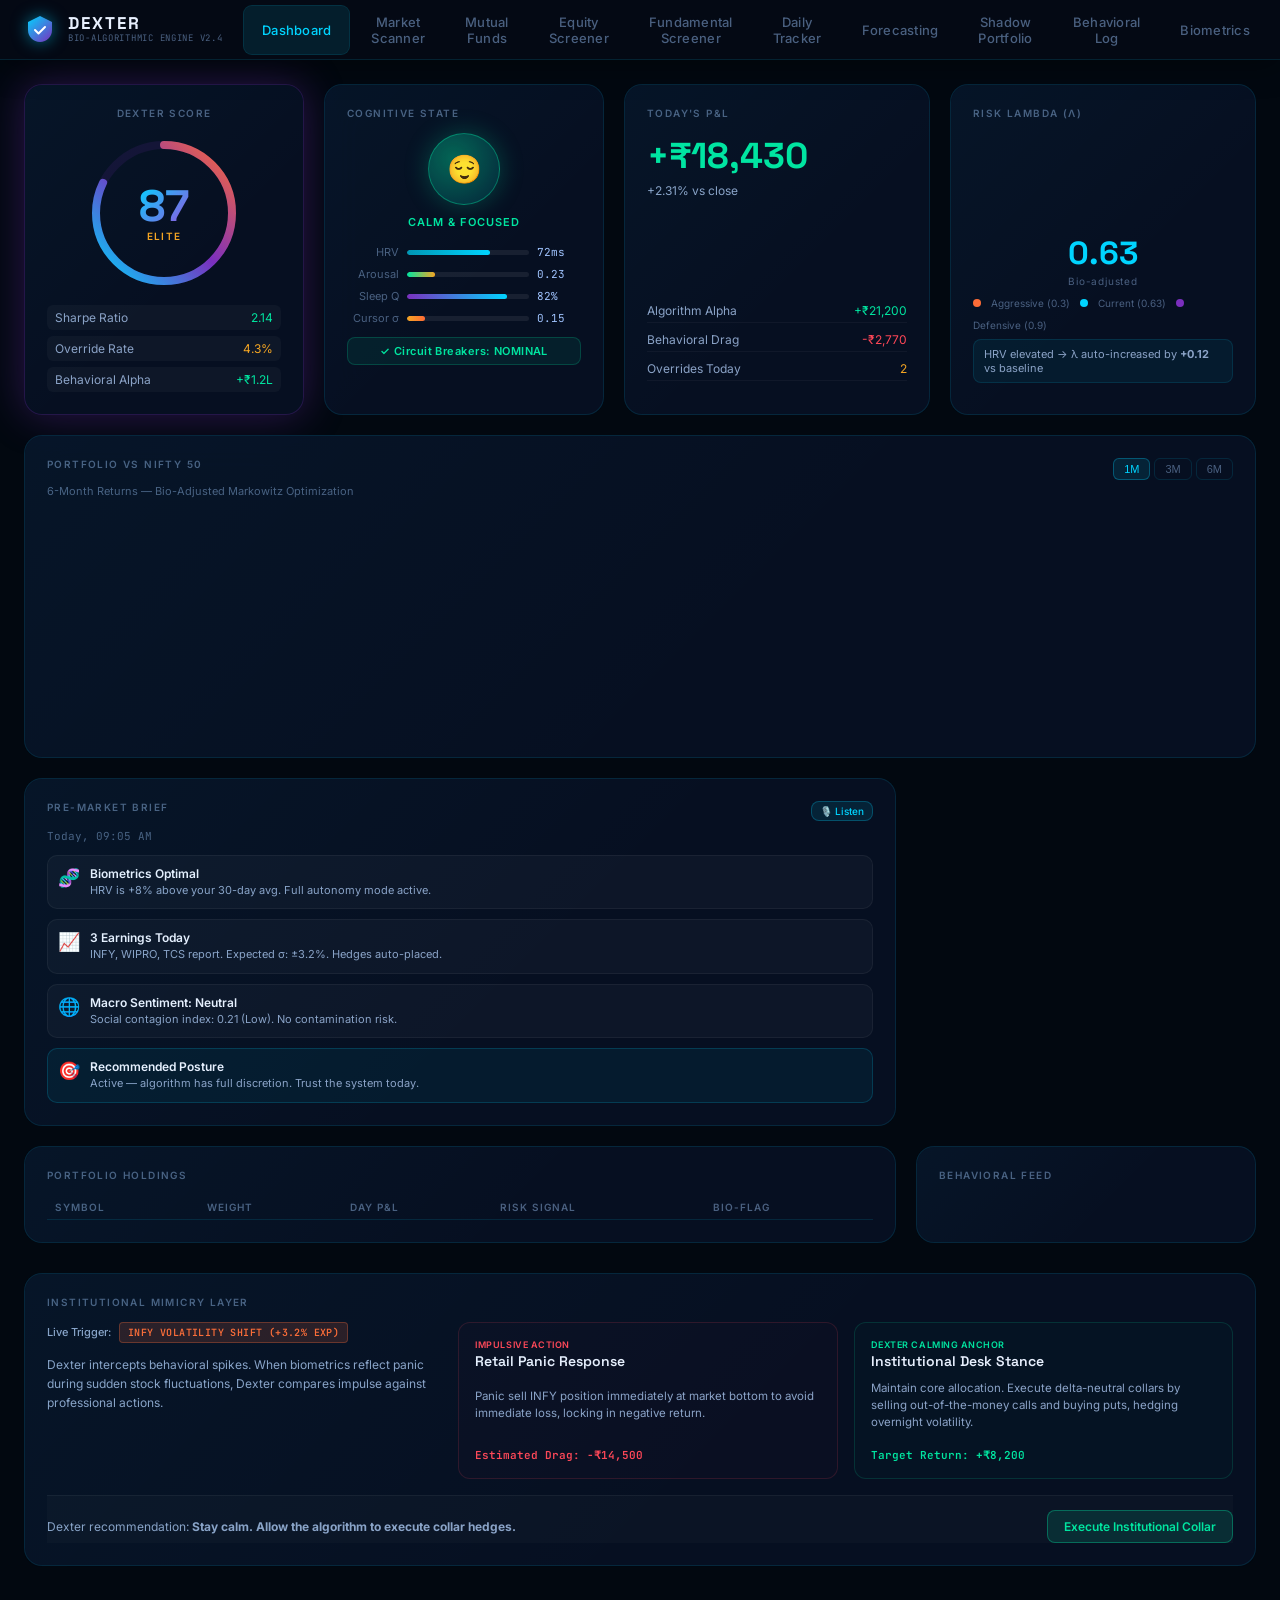
==== commit b24ea34d: "Add files via upload" ====
--- a/index.html
+++ b/index.html
@@ -140,7 +140,10 @@
     <div class="nav-center">
       <button class="nav-tab active" data-tab="dashboard" id="tab-dashboard">Dashboard</button>
       <button class="nav-tab" data-tab="market" id="tab-market">Market Scanner</button>
-      <button class="nav-tab" data-tab="mutualfunds" id="tab-mutualfunds">Mutual Funds</button>
+      <button class="nav-tab" data-tab="mutualfunds" id="tab-mutualfunds">Mutual Funds</button>
+      <button class="nav-tab" data-tab="equity" id="tab-equity">Equity Screener</button>
+      <button class="nav-tab" data-tab="fundamentals" id="tab-fundamentals">Fundamental Screener</button>
+
       <button class="nav-tab" data-tab="tracker" id="tab-tracker">Daily Tracker</button>
       <button class="nav-tab" data-tab="forecasting" id="tab-forecasting">Forecasting</button>
       <button class="nav-tab" data-tab="shadow" id="tab-shadow">Shadow Portfolio</button>
@@ -937,6 +940,78 @@
       </div>
     </div>
 
+    
+    <!-- ======================== EQUITY SCREENER TAB ======================== -->
+    <div class="tab-panel" id="panel-equity">
+      <h2>Equity Screener: BSE / NSE Stocks</h2>
+      <div style="display: flex; gap: 20px; margin-top: 15px; height: 600px;">
+        
+        <!-- Sidebar Tree -->
+        <div class="card" style="flex: 0 0 300px; overflow-y: auto; padding: 15px; border-right: 1px solid var(--border);">
+          <div class="card-label">STOCK CATEGORIES</div>
+          <ul id="eq-category-list" style="list-style: none; padding-left: 0; margin-top: 10px; font-size: 14px; line-height: 2.2;">
+            <!-- Populated via JS -->
+          </ul>
+        </div>
+
+        <!-- Main Content Table -->
+        <div class="card" style="flex: 1; display: flex; flex-direction: column;">
+          <div class="card-label" id="eq-table-title" style="margin-bottom: 15px; color: var(--purple); font-size: 1.1em;">Select a Category</div>
+          <div style="overflow-y: auto; flex: 1;">
+            <table class="market-table" style="width: 100%;">
+              <thead>
+                <tr>
+                  <th>SYMBOL</th>
+                  <th>LIVE PRICE (₹)</th>
+                  <th>% CHANGE</th>
+                </tr>
+              </thead>
+              <tbody id="eq-tbody">
+                <!-- Populated via JS -->
+              </tbody>
+            </table>
+          </div>
+        </div>
+      </div>
+    </div>
+    
+    <!-- ======================== FUNDAMENTALS TAB ======================== -->
+    <div class="tab-panel" id="panel-fundamentals">
+      <h2>Screener.in Fundamentals (Top 500)</h2>
+      <div style="display: flex; gap: 20px; margin-top: 15px; height: 600px;">
+        
+        <!-- Sidebar Tree -->
+        <div class="card" style="flex: 0 0 300px; overflow-y: auto; padding: 15px; border-right: 1px solid var(--border);">
+          <div class="card-label">MARKET CAP</div>
+          <ul id="fun-category-list" style="list-style: none; padding-left: 0; margin-top: 10px; font-size: 14px; line-height: 2.2;">
+            <!-- Populated via JS -->
+          </ul>
+        </div>
+
+        <!-- Main Content Table -->
+        <div class="card" style="flex: 1; display: flex; flex-direction: column;">
+          <div class="card-label" id="fun-table-title" style="margin-bottom: 15px; color: var(--purple); font-size: 1.1em;">Select a Category</div>
+          <div style="overflow-y: auto; flex: 1;">
+            <table class="market-table" style="width: 100%;">
+              <thead>
+                <tr>
+                  <th>COMPANY</th>
+                  <th>PRICE (₹)</th>
+                  <th>P/E</th>
+                  <th>MCAP (Cr)</th>
+                  <th>ROCE (%)</th>
+                  <th>ROE (%)</th>
+                </tr>
+              </thead>
+              <tbody id="fun-tbody">
+                <!-- Populated via JS -->
+              </tbody>
+            </table>
+          </div>
+        </div>
+      </div>
+    </div>
+
     <!-- ======================== FORECASTING TAB ======================== -->
     <div class="tab-panel" id="panel-forecasting">
       <div class="panel-header">
@@ -1019,6 +1094,8 @@
   </main>
 
   <script src="funds_db.js"></script>
+  <script src="stocks_db.js"></script>
+  <script src="screener_db.js"></script>
   <script src="app.js"></script>
 </body>
 
--- a/styles.css
+++ b/styles.css
@@ -2155,3 +2155,21 @@
   margin-left: 6px;
 }
 
+
+@keyframes fadeUp { from { opacity: 0; transform: translateY(10px); } to { opacity: 1; transform: translateY(0); } }
+
+/* Responsive Screeners */
+@media (max-width: 768px) {
+  #panel-mutualfunds > div, 
+  #panel-equity > div, #panel-fundamentals > div {
+    flex-wrap: wrap;
+    height: auto !important;
+  }
+  #panel-mutualfunds .card:first-child,
+  #panel-equity .card:first-child, #panel-fundamentals .card:first-child {
+    flex: 1 1 100% !important;
+    max-height: 200px;
+    border-right: none !important;
+    border-bottom: 1px solid var(--border);
+  }
+}
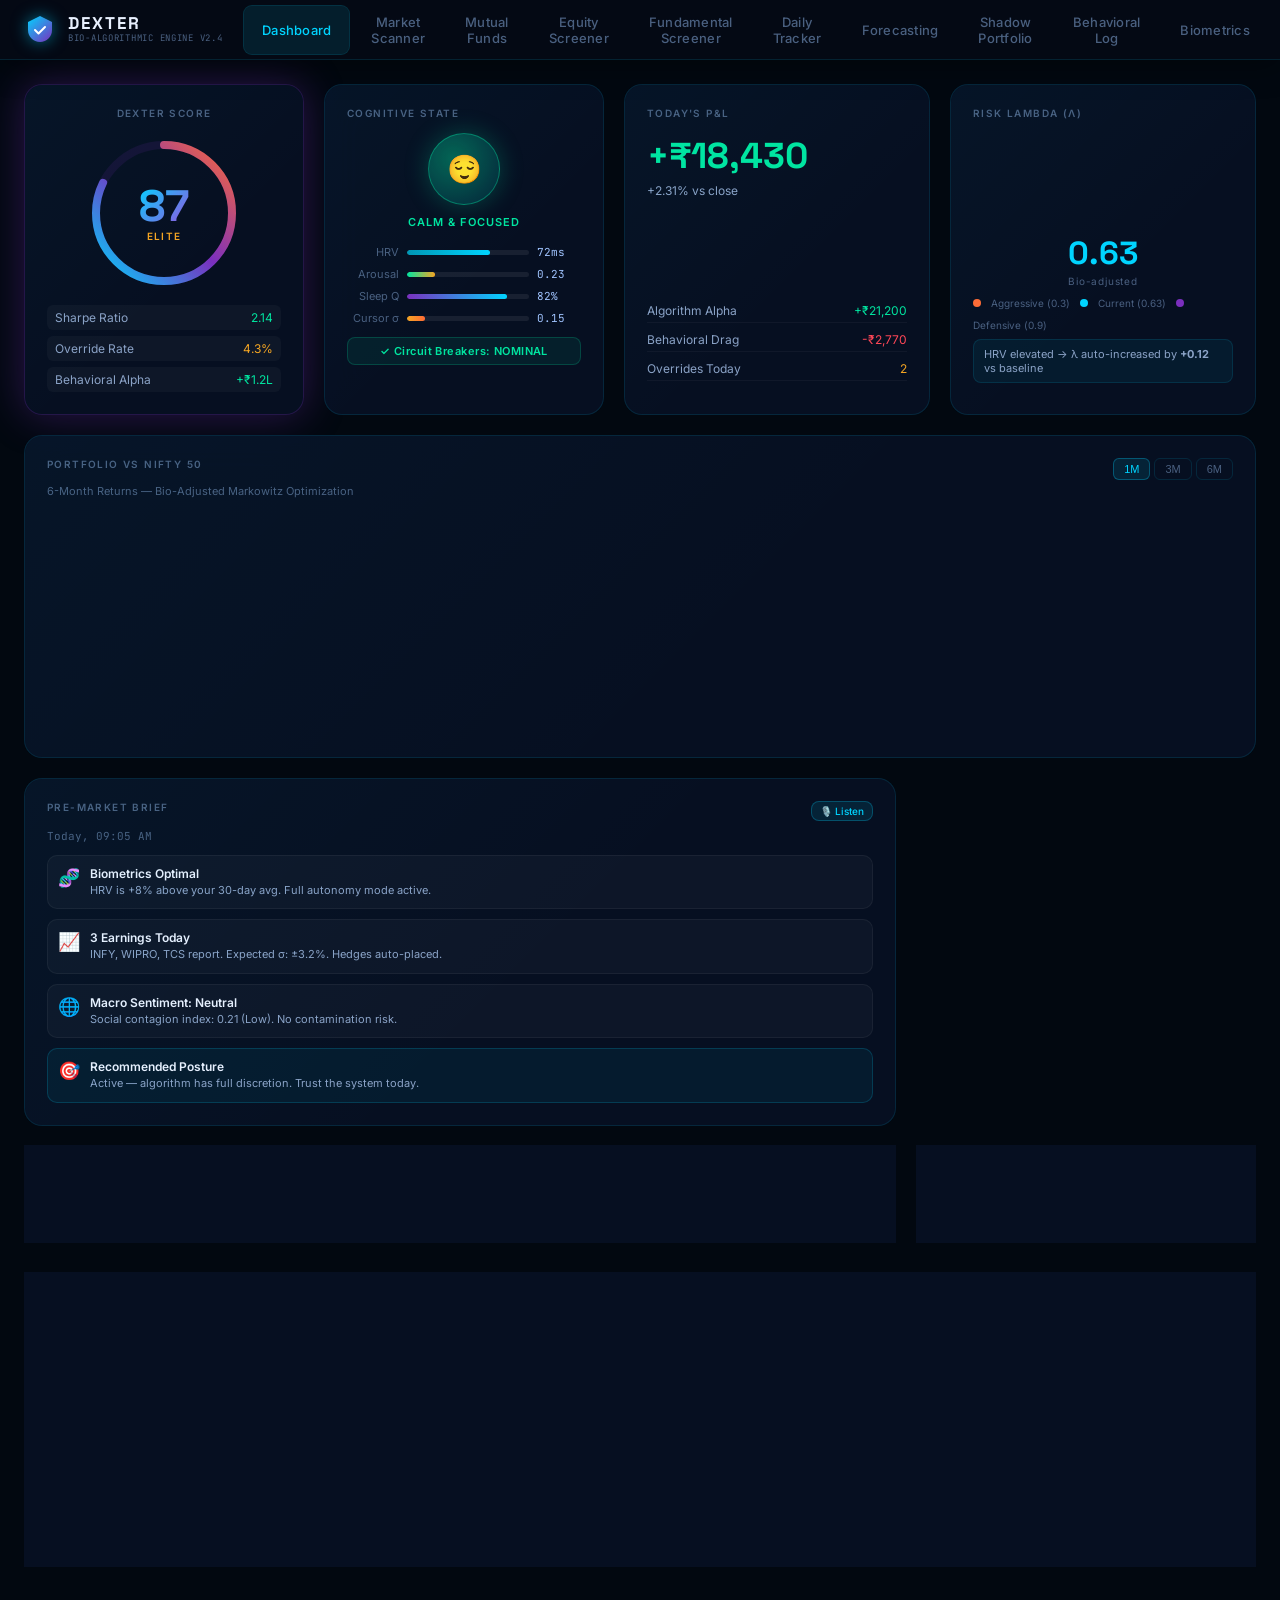
==== commit ac1bd341: "Add files via upload" ====
--- a/index.html
+++ b/index.html
@@ -977,30 +977,218 @@
     
     <!-- ======================== FUNDAMENTALS TAB ======================== -->
     <div class="tab-panel" id="panel-fundamentals">
-      <h2>Screener.in Fundamentals (Top 500)</h2>
-      <div style="display: flex; gap: 20px; margin-top: 15px; height: 600px;">
-        
-        <!-- Sidebar Tree -->
-        <div class="card" style="flex: 0 0 300px; overflow-y: auto; padding: 15px; border-right: 1px solid var(--border);">
-          <div class="card-label">MARKET CAP</div>
-          <ul id="fun-category-list" style="list-style: none; padding-left: 0; margin-top: 10px; font-size: 14px; line-height: 2.2;">
-            <!-- Populated via JS -->
-          </ul>
+      <div class="panel-header">
+        <h2>Fundamental Screener — Research Hub</h2>
+        <p>Deep-dive fundamental analysis powered by India's best data sources. Click any platform to open it, or click 🔗 on a stock for contextual research links.</p>
+      </div>
+
+      <!-- ══════ Research Hub Bar ══════ -->
+      <div class="research-hub-bar" id="research-hub-bar">
+
+        <!-- Free Data Sources -->
+        <div class="hub-group">
+          <div class="hub-group-label free">🟢 FREE DATA</div>
+          <div class="hub-group-btns">
+            <button class="hub-btn" data-url="https://www.nseindia.com" title="Official NSE exchange data, index constituents, P/E, P/B">
+              <span class="hub-icon">🏛️</span><span class="hub-name">NSE India</span>
+            </button>
+            <button class="hub-btn" data-url="https://www.bseindia.com" title="Quarterly results, annual reports, shareholding patterns">
+              <span class="hub-icon">🏦</span><span class="hub-name">BSE India</span>
+            </button>
+            <button class="hub-btn" data-url="https://www.screener.in" title="10 years of P&L, balance sheet, cash flow — free export">
+              <span class="hub-icon">📊</span><span class="hub-name">Screener.in</span>
+            </button>
+            <button class="hub-btn" data-url="https://www.tickertape.in" title="Fundamental scores, 200+ filter screener">
+              <span class="hub-icon">🎯</span><span class="hub-name">Tickertape</span>
+            </button>
+            <button class="hub-btn" data-url="https://www.trendlyne.com" title="DVM scores, promoter pledging, analyst consensus">
+              <span class="hub-icon">📈</span><span class="hub-name">Trendlyne</span>
+            </button>
+            <button class="hub-btn" data-url="https://www.moneycontrol.com" title="Peer comparisons, broker research, news sentiment">
+              <span class="hub-icon">💹</span><span class="hub-name">Moneycontrol</span>
+            </button>
+            <button class="hub-btn" data-url="https://www.groww.in" title="Retail-friendly fundamentals, MF data">
+              <span class="hub-icon">🌱</span><span class="hub-name">Groww</span>
+            </button>
+            <button class="hub-btn" data-url="https://www.tijorifinance.com" title="Detailed segment-level financials, NSE/BSE">
+              <span class="hub-icon">🗄️</span><span class="hub-name">Tijori Finance</span>
+            </button>
+            <button class="hub-btn" data-url="https://stockanalysis.in/stocks" title="Free fundamental screener, export-ready">
+              <span class="hub-icon">🔍</span><span class="hub-name">StockAnalysis</span>
+            </button>
+          </div>
         </div>
 
-        <!-- Main Content Table -->
-        <div class="card" style="flex: 1; display: flex; flex-direction: column;">
-          <div class="card-label" id="fun-table-title" style="margin-bottom: 15px; color: var(--purple); font-size: 1.1em;">Select a Category</div>
-          <div style="overflow-y: auto; flex: 1;">
-            <table class="market-table" style="width: 100%;">
+        <!-- Broker APIs -->
+        <div class="hub-group">
+          <div class="hub-group-label broker">🔵 BROKER APIs</div>
+          <div class="hub-group-btns">
+            <button class="hub-btn" data-url="https://kite.trade" title="REST + WebSocket, real-time quotes, order execution">
+              <span class="hub-icon">🪁</span><span class="hub-name">Zerodha Kite</span>
+            </button>
+            <button class="hub-btn" data-url="https://kite.trade/docs/connect/v3" title="Full API documentation v3">
+              <span class="hub-icon">📄</span><span class="hub-name">Kite Docs v3</span>
+            </button>
+            <button class="hub-btn" data-url="https://developers.kite.trade" title="Create your app, get API keys">
+              <span class="hub-icon">🔑</span><span class="hub-name">Kite Portal</span>
+            </button>
+            <button class="hub-btn" data-url="https://smartapi.angelbroking.com" title="Free API, NSE/BSE real-time + historical">
+              <span class="hub-icon">😇</span><span class="hub-name">Angel SmartAPI</span>
+            </button>
+            <button class="hub-btn" data-url="https://upstox.com/developer/api-documentation" title="Alternative broker API, good WebSocket support">
+              <span class="hub-icon">⬆️</span><span class="hub-name">Upstox API</span>
+            </button>
+          </div>
+        </div>
+
+        <!-- Paid / Institutional -->
+        <div class="hub-group">
+          <div class="hub-group-label paid">🟡 PAID / INSTITUTIONAL</div>
+          <div class="hub-group-btns">
+            <button class="hub-btn" data-url="https://trendlyne.com/developers/api" title="Fundamentals, forecasts, DVM scores (~₹2000/mo)">
+              <span class="hub-icon">🧮</span><span class="hub-name">Trendlyne API</span>
+            </button>
+            <button class="hub-btn" data-url="https://www.wisesheets.io" title="Fundamentals in Excel/Google Sheets (~$10/mo)">
+              <span class="hub-icon">📑</span><span class="hub-name">Wisesheets</span>
+            </button>
+            <button class="hub-btn" data-url="https://www.wisesheets.io/database" title="API-ready fundamentals for screeners & apps">
+              <span class="hub-icon">🗃️</span><span class="hub-name">Wisesheets DB</span>
+            </button>
+            <button class="hub-btn" data-url="https://www.refinitiv.com/en/products/eikon-trading-software" title="Institutional-grade, full financials globally">
+              <span class="hub-icon">🌐</span><span class="hub-name">Refinitiv Eikon</span>
+            </button>
+            <button class="hub-btn" data-url="https://professional.bloomberg.com/products/bloomberg-terminal" title="Gold standard, university terminals free">
+              <span class="hub-icon">🖥️</span><span class="hub-name">Bloomberg</span>
+            </button>
+            <button class="hub-btn" data-url="https://globaldatafeeds.in/apis" title="Authorized NSE/BSE real-time API vendor">
+              <span class="hub-icon">📡</span><span class="hub-name">GlobalDatafeeds</span>
+            </button>
+            <button class="hub-btn" data-url="https://www.truedata.in/products/marketdataapi" title="Low-latency NSE/BSE market data API">
+              <span class="hub-icon">⚡</span><span class="hub-name">TrueData</span>
+            </button>
+          </div>
+        </div>
+
+        <!-- Open Source -->
+        <div class="hub-group">
+          <div class="hub-group-label oss">🟣 OPEN SOURCE</div>
+          <div class="hub-group-btns">
+            <button class="hub-btn" data-url="https://pypi.org/project/nsetools" title="Python library for NSE historical data">
+              <span class="hub-icon">🐍</span><span class="hub-name">NSEpy</span>
+            </button>
+            <button class="hub-btn" data-url="https://pypi.org/project/pnsea" title="Python NSE API — options, insider trades, equity">
+              <span class="hub-icon">📦</span><span class="hub-name">PNSEA</span>
+            </button>
+            <button class="hub-btn" data-url="https://github.com/hi-imcodeman/stock-nse-india" title="GraphQL/REST API server for NSE data">
+              <span class="hub-icon">🔧</span><span class="hub-name">stock-nse-india</span>
+            </button>
+            <button class="hub-btn" data-url="https://github.com/jugaad-py/jugaad-trader" title="Unofficial NSE/BSE data scraper, Python">
+              <span class="hub-icon">🛠️</span><span class="hub-name">jugaad-trader</span>
+            </button>
+          </div>
+        </div>
+
+        <!-- Thematic Overlay -->
+        <div class="hub-group">
+          <div class="hub-group-label thematic">🔴 THEMATIC OVERLAY</div>
+          <div class="hub-group-btns">
+            <button class="hub-btn" data-url="https://efts.sec.gov/LATEST/search-index?q=%2213F%22&dateRange=custom" title="Institutional holdings data for mimicry layer">
+              <span class="hub-icon">🏛️</span><span class="hub-name">SEC EDGAR 13-F</span>
+            </button>
+            <button class="hub-btn" data-url="https://www.bseindia.com/corporates/ann.html" title="Indian institutional disclosure equivalent">
+              <span class="hub-icon">📋</span><span class="hub-name">BSE Filings</span>
+            </button>
+            <button class="hub-btn" data-url="https://www.nseindia.com/market-data/bulk-deal" title="Tracks large institutional trade activity">
+              <span class="hub-icon">📦</span><span class="hub-name">NSE Bulk Deals</span>
+            </button>
+            <button class="hub-btn" data-url="https://finviz.com/screener.ashx" title="Global sector heatmaps, thematic filters">
+              <span class="hub-icon">🗺️</span><span class="hub-name">Finviz</span>
+            </button>
+            <button class="hub-btn" data-url="https://pulse.zerodha.com" title="News sentiment for Indian markets">
+              <span class="hub-icon">💬</span><span class="hub-name">Pulse Zerodha</span>
+            </button>
+          </div>
+        </div>
+      </div>
+
+      <!-- ══════ Main Content Area ══════ -->
+      <div class="fun-workspace">
+
+        <!-- Sidebar -->
+        <div class="fun-sidebar">
+          <!-- Category Selector -->
+          <div class="card">
+            <div class="card-label">MARKET CAP FILTER</div>
+            <ul id="fun-category-list" style="list-style: none; padding-left: 0; margin-top: 10px; font-size: 13px; line-height: 2.2;">
+              <!-- Populated via JS -->
+            </ul>
+          </div>
+
+          <!-- Advanced Filters -->
+          <div class="card" style="margin-top: 16px;">
+            <div class="card-label">ADVANCED FILTERS</div>
+            <div class="fun-filters">
+              <div class="fun-filter-group">
+                <label>Search Company</label>
+                <input type="text" id="fun-search" placeholder="🔍 Type company name..." />
+              </div>
+              <div class="fun-filter-group">
+                <label>P/E Range</label>
+                <div class="fun-range-row">
+                  <input type="number" id="fun-pe-min" placeholder="Min" min="0" step="1" />
+                  <span class="fun-range-sep">→</span>
+                  <input type="number" id="fun-pe-max" placeholder="Max" min="0" step="1" />
+                </div>
+              </div>
+              <div class="fun-filter-group">
+                <label>Min ROCE (%)</label>
+                <input type="number" id="fun-roce-min" placeholder="e.g. 15" min="0" step="1" />
+              </div>
+              <div class="fun-filter-group">
+                <label>Min ROE (%)</label>
+                <input type="number" id="fun-roe-min" placeholder="e.g. 15" min="0" step="1" />
+              </div>
+              <button class="fun-reset-btn" id="fun-reset-filters">↻ Reset All Filters</button>
+            </div>
+          </div>
+
+          <!-- Quick Stats -->
+          <div class="card" style="margin-top: 16px;">
+            <div class="card-label">FILTER RESULTS</div>
+            <div class="fun-quick-stats">
+              <div class="fun-stat-item">
+                <span>Matching</span>
+                <strong id="fun-match-count">252</strong>
+              </div>
+              <div class="fun-stat-item">
+                <span>Avg P/E</span>
+                <strong id="fun-avg-pe">—</strong>
+              </div>
+              <div class="fun-stat-item">
+                <span>Avg ROCE</span>
+                <strong id="fun-avg-roce">—</strong>
+              </div>
+            </div>
+          </div>
+        </div>
+
+        <!-- Main Table Area -->
+        <div class="card fun-table-card">
+          <div class="fun-table-header">
+            <div class="card-label" id="fun-table-title">ALL COMPANIES</div>
+            <div class="fun-table-badge" id="fun-result-badge">252 stocks</div>
+          </div>
+          <div class="fun-table-scroll">
+            <table class="market-table fun-main-table" id="fun-main-table">
               <thead>
                 <tr>
-                  <th>COMPANY</th>
-                  <th>PRICE (₹)</th>
-                  <th>P/E</th>
-                  <th>MCAP (Cr)</th>
-                  <th>ROCE (%)</th>
-                  <th>ROE (%)</th>
+                  <th class="fun-sortable" data-sort="name">COMPANY ⇅</th>
+                  <th class="fun-sortable" data-sort="cmp">PRICE (₹) ⇅</th>
+                  <th class="fun-sortable" data-sort="pe">P/E ⇅</th>
+                  <th class="fun-sortable" data-sort="mcap">MCAP (Cr) ⇅</th>
+                  <th class="fun-sortable" data-sort="roce">ROCE (%) ⇅</th>
+                  <th class="fun-sortable" data-sort="roe">ROE (%) ⇅</th>
+                  <th>RESEARCH</th>
                 </tr>
               </thead>
               <tbody id="fun-tbody">
--- a/styles.css
+++ b/styles.css
@@ -2120,6 +2120,7 @@
 .btn-dot.crash    { background: var(--red); }
 .btn-dot.hedge    { background: var(--cyan); }
 
+
 @keyframes flash-red-border {
   from { border-color: rgba(255, 71, 87, 0.45); box-shadow: 0 0 8px rgba(255, 71, 87, 0.2); }
   to   { border-color: rgba(255, 71, 87, 0.95); box-shadow: 0 0 20px rgba(255, 71, 87, 0.45); }
@@ -2155,21 +2156,367 @@
   margin-left: 6px;
 }
 
-
-@keyframes fadeUp { from { opacity: 0; transform: translateY(10px); } to { opacity: 1; transform: translateY(0); } }
-
-/* Responsive Screeners */
-@media (max-width: 768px) {
-  #panel-mutualfunds > div, 
-  #panel-equity > div, #panel-fundamentals > div {
-    flex-wrap: wrap;
-    height: auto !important;
-  }
-  #panel-mutualfunds .card:first-child,
-  #panel-equity .card:first-child, #panel-fundamentals .card:first-child {
-    flex: 1 1 100% !important;
-    max-height: 200px;
-    border-right: none !important;
-    border-bottom: 1px solid var(--border);
-  }
-}
+/* ═══════════════════════════════════════════════
+   FUNDAMENTAL SCREENER — Research Hub Styles
+   ═══════════════════════════════════════════════ */
+
+/* Research Hub Bar */
+.research-hub-bar {
+  display: flex;
+  flex-direction: column;
+  gap: 12px;
+  margin-bottom: 20px;
+  padding: 16px;
+  background: rgba(13, 19, 33, 0.6);
+  border: 1px solid var(--border);
+  border-radius: 14px;
+  backdrop-filter: blur(16px);
+}
+
+.hub-group {
+  display: flex;
+  align-items: flex-start;
+  gap: 12px;
+}
+
+.hub-group-label {
+  font-family: var(--font-mono);
+  font-size: 9px;
+  font-weight: 700;
+  letter-spacing: 0.08em;
+  padding: 5px 10px;
+  border-radius: 6px;
+  white-space: nowrap;
+  min-width: 130px;
+  text-align: center;
+  flex-shrink: 0;
+  margin-top: 4px;
+}
+.hub-group-label.free { background: rgba(0, 229, 160, 0.1); color: #00E5A0; border: 1px solid rgba(0, 229, 160, 0.2); }
+.hub-group-label.broker { background: rgba(0, 136, 255, 0.1); color: #0088FF; border: 1px solid rgba(0, 136, 255, 0.2); }
+.hub-group-label.paid { background: rgba(245, 166, 35, 0.1); color: #F5A623; border: 1px solid rgba(245, 166, 35, 0.2); }
+.hub-group-label.oss { background: rgba(123, 47, 190, 0.12); color: #A855F7; border: 1px solid rgba(123, 47, 190, 0.25); }
+.hub-group-label.thematic { background: rgba(255, 71, 87, 0.1); color: #FF4757; border: 1px solid rgba(255, 71, 87, 0.2); }
+
+.hub-group-btns {
+  display: flex;
+  flex-wrap: wrap;
+  gap: 6px;
+}
+
+.hub-btn {
+  display: flex;
+  align-items: center;
+  gap: 5px;
+  padding: 5px 10px;
+  background: rgba(255, 255, 255, 0.03);
+  border: 1px solid rgba(255, 255, 255, 0.08);
+  border-radius: 8px;
+  color: var(--text-secondary);
+  font-family: var(--font-ui);
+  font-size: 11px;
+  font-weight: 500;
+  cursor: pointer;
+  transition: all 0.25s var(--ease-out);
+  white-space: nowrap;
+}
+.hub-btn:hover {
+  background: rgba(0, 212, 255, 0.08);
+  border-color: rgba(0, 212, 255, 0.3);
+  color: var(--cyan);
+  box-shadow: 0 0 12px rgba(0, 212, 255, 0.15);
+  transform: translateY(-1px);
+}
+.hub-icon { font-size: 13px; }
+.hub-name { font-size: 10.5px; }
+
+/* Fundamental Workspace */
+.fun-workspace {
+  display: grid;
+  grid-template-columns: 280px 1fr;
+  gap: 20px;
+  align-items: start;
+}
+
+.fun-sidebar {
+  display: flex;
+  flex-direction: column;
+}
+
+.fun-table-card {
+  display: flex;
+  flex-direction: column;
+  min-height: 600px;
+}
+
+.fun-table-header {
+  display: flex;
+  justify-content: space-between;
+  align-items: center;
+  margin-bottom: 12px;
+}
+
+.fun-table-badge {
+  font-family: var(--font-mono);
+  font-size: 10px;
+  font-weight: 600;
+  color: var(--cyan);
+  background: rgba(0, 212, 255, 0.08);
+  border: 1px solid rgba(0, 212, 255, 0.2);
+  padding: 3px 10px;
+  border-radius: 20px;
+}
+
+.fun-table-scroll {
+  overflow-y: auto;
+  max-height: 560px;
+  flex: 1;
+}
+
+/* Category Items */
+.fun-cat-item {
+  cursor: pointer;
+  padding: 5px 10px;
+  border-radius: 6px;
+  transition: all 0.2s;
+  color: var(--text-secondary);
+  display: flex;
+  align-items: center;
+  justify-content: space-between;
+}
+.fun-cat-item:hover {
+  background: rgba(0, 212, 255, 0.06);
+  color: var(--text-primary);
+}
+.fun-cat-item.active {
+  background: rgba(0, 212, 255, 0.12);
+  color: var(--cyan);
+  font-weight: 600;
+}
+.fun-cat-count {
+  font-family: var(--font-mono);
+  font-size: 10px;
+  color: var(--text-dim);
+}
+
+/* Advanced Filters */
+.fun-filters {
+  display: flex;
+  flex-direction: column;
+  gap: 12px;
+  margin-top: 12px;
+}
+
+.fun-filter-group {
+  display: flex;
+  flex-direction: column;
+  gap: 4px;
+}
+
+.fun-filter-group label {
+  font-size: 9px;
+  font-weight: 600;
+  color: var(--text-dim);
+  text-transform: uppercase;
+  letter-spacing: 0.06em;
+}
+
+.fun-filter-group input {
+  background: rgba(5, 10, 22, 0.6);
+  border: 1px solid var(--border);
+  color: var(--text-primary);
+  font-family: var(--font-ui);
+  font-size: 11px;
+  padding: 7px 10px;
+  border-radius: 6px;
+  outline: none;
+  transition: all 0.3s;
+  width: 100%;
+  box-sizing: border-box;
+}
+.fun-filter-group input:focus {
+  border-color: var(--cyan);
+  box-shadow: 0 0 8px rgba(0, 212, 255, 0.2);
+}
+.fun-filter-group input::placeholder {
+  color: var(--text-dim);
+}
+
+.fun-range-row {
+  display: flex;
+  align-items: center;
+  gap: 6px;
+}
+.fun-range-row input {
+  flex: 1;
+}
+.fun-range-sep {
+  color: var(--text-dim);
+  font-size: 12px;
+}
+
+.fun-reset-btn {
+  background: rgba(255, 71, 87, 0.06);
+  border: 1px solid rgba(255, 71, 87, 0.2);
+  color: var(--red);
+  font-family: var(--font-ui);
+  font-size: 10px;
+  font-weight: 600;
+  padding: 6px 12px;
+  border-radius: 6px;
+  cursor: pointer;
+  transition: all 0.2s;
+  margin-top: 4px;
+}
+.fun-reset-btn:hover {
+  background: rgba(255, 71, 87, 0.15);
+  box-shadow: 0 0 10px rgba(255, 71, 87, 0.15);
+}
+
+/* Quick Stats */
+.fun-quick-stats {
+  display: flex;
+  flex-direction: column;
+  gap: 8px;
+  margin-top: 10px;
+}
+.fun-stat-item {
+  display: flex;
+  justify-content: space-between;
+  align-items: center;
+  padding: 6px 10px;
+  background: rgba(255, 255, 255, 0.02);
+  border: 1px solid var(--border);
+  border-radius: 8px;
+}
+.fun-stat-item span {
+  font-size: 10px;
+  color: var(--text-dim);
+}
+.fun-stat-item strong {
+  font-family: var(--font-mono);
+  font-size: 13px;
+  color: var(--cyan);
+}
+
+/* Sortable Headers */
+.fun-sortable {
+  cursor: pointer;
+  user-select: none;
+  transition: color 0.2s;
+}
+.fun-sortable:hover {
+  color: var(--cyan) !important;
+}
+
+/* Company Cell */
+.fun-company-cell {
+  display: flex;
+  flex-direction: column;
+  gap: 1px;
+}
+.fun-company-name {
+  font-weight: 600;
+  color: var(--text-primary);
+  font-size: 12px;
+}
+.fun-company-sym {
+  font-family: var(--font-mono);
+  font-size: 9px;
+  color: var(--text-dim);
+  letter-spacing: 0.04em;
+}
+
+/* Research Dropdown */
+.fun-research-cell {
+  position: relative;
+}
+.fun-research-btn {
+  background: rgba(0, 212, 255, 0.06);
+  border: 1px solid rgba(0, 212, 255, 0.15);
+  border-radius: 6px;
+  padding: 3px 8px;
+  font-size: 12px;
+  cursor: pointer;
+  transition: all 0.2s;
+}
+.fun-research-btn:hover {
+  background: rgba(0, 212, 255, 0.15);
+  border-color: rgba(0, 212, 255, 0.4);
+  box-shadow: 0 0 10px rgba(0, 212, 255, 0.2);
+  transform: scale(1.1);
+}
+
+.fun-research-dropdown {
+  position: absolute;
+  right: 0;
+  top: 100%;
+  z-index: 100;
+  background: rgba(13, 19, 33, 0.98);
+  border: 1px solid rgba(0, 212, 255, 0.25);
+  border-radius: 10px;
+  padding: 6px 0;
+  min-width: 180px;
+  backdrop-filter: blur(20px);
+  box-shadow: 0 8px 32px rgba(0, 0, 0, 0.6), 0 0 20px rgba(0, 212, 255, 0.1);
+  opacity: 0;
+  pointer-events: none;
+  transform: translateY(-4px) scale(0.95);
+  transition: all 0.2s var(--ease-out);
+}
+.fun-research-dropdown.open {
+  opacity: 1;
+  pointer-events: all;
+  transform: translateY(4px) scale(1);
+}
+
+.fun-dd-link {
+  display: flex;
+  align-items: center;
+  gap: 8px;
+  padding: 7px 14px;
+  color: var(--text-secondary);
+  text-decoration: none;
+  font-size: 11px;
+  font-family: var(--font-ui);
+  transition: all 0.15s;
+}
+.fun-dd-link:hover {
+  background: rgba(0, 212, 255, 0.08);
+  color: var(--cyan);
+}
+
+/* Main table enhancements */
+.fun-main-table th {
+  position: sticky;
+  top: 0;
+  background: var(--bg-card);
+  z-index: 5;
+}
+
+/* Responsive for fundamentals */
+@media (max-width: 1200px) {
+  .fun-workspace { grid-template-columns: 1fr; }
+  .hub-group { flex-direction: column; }
+  .hub-group-label { min-width: unset; }
+}
+
+
+
+@keyframes fadeUp { from { opacity: 0; transform: translateY(10px); } to { opacity: 1; transform: translateY(0); } }
+
+/* Responsive Screeners */
+@media (max-width: 768px) {
+  #panel-mutualfunds > div, 
+  #panel-equity > div, #panel-fundamentals > div {
+    flex-wrap: wrap;
+    height: auto !important;
+  }
+  #panel-mutualfunds .card:first-child,
+  #panel-equity .card:first-child, #panel-fundamentals .card:first-child {
+    flex: 1 1 100% !important;
+    max-height: 200px;
+    border-right: none !important;
+    border-bottom: 1px solid var(--border);
+  }
+}
